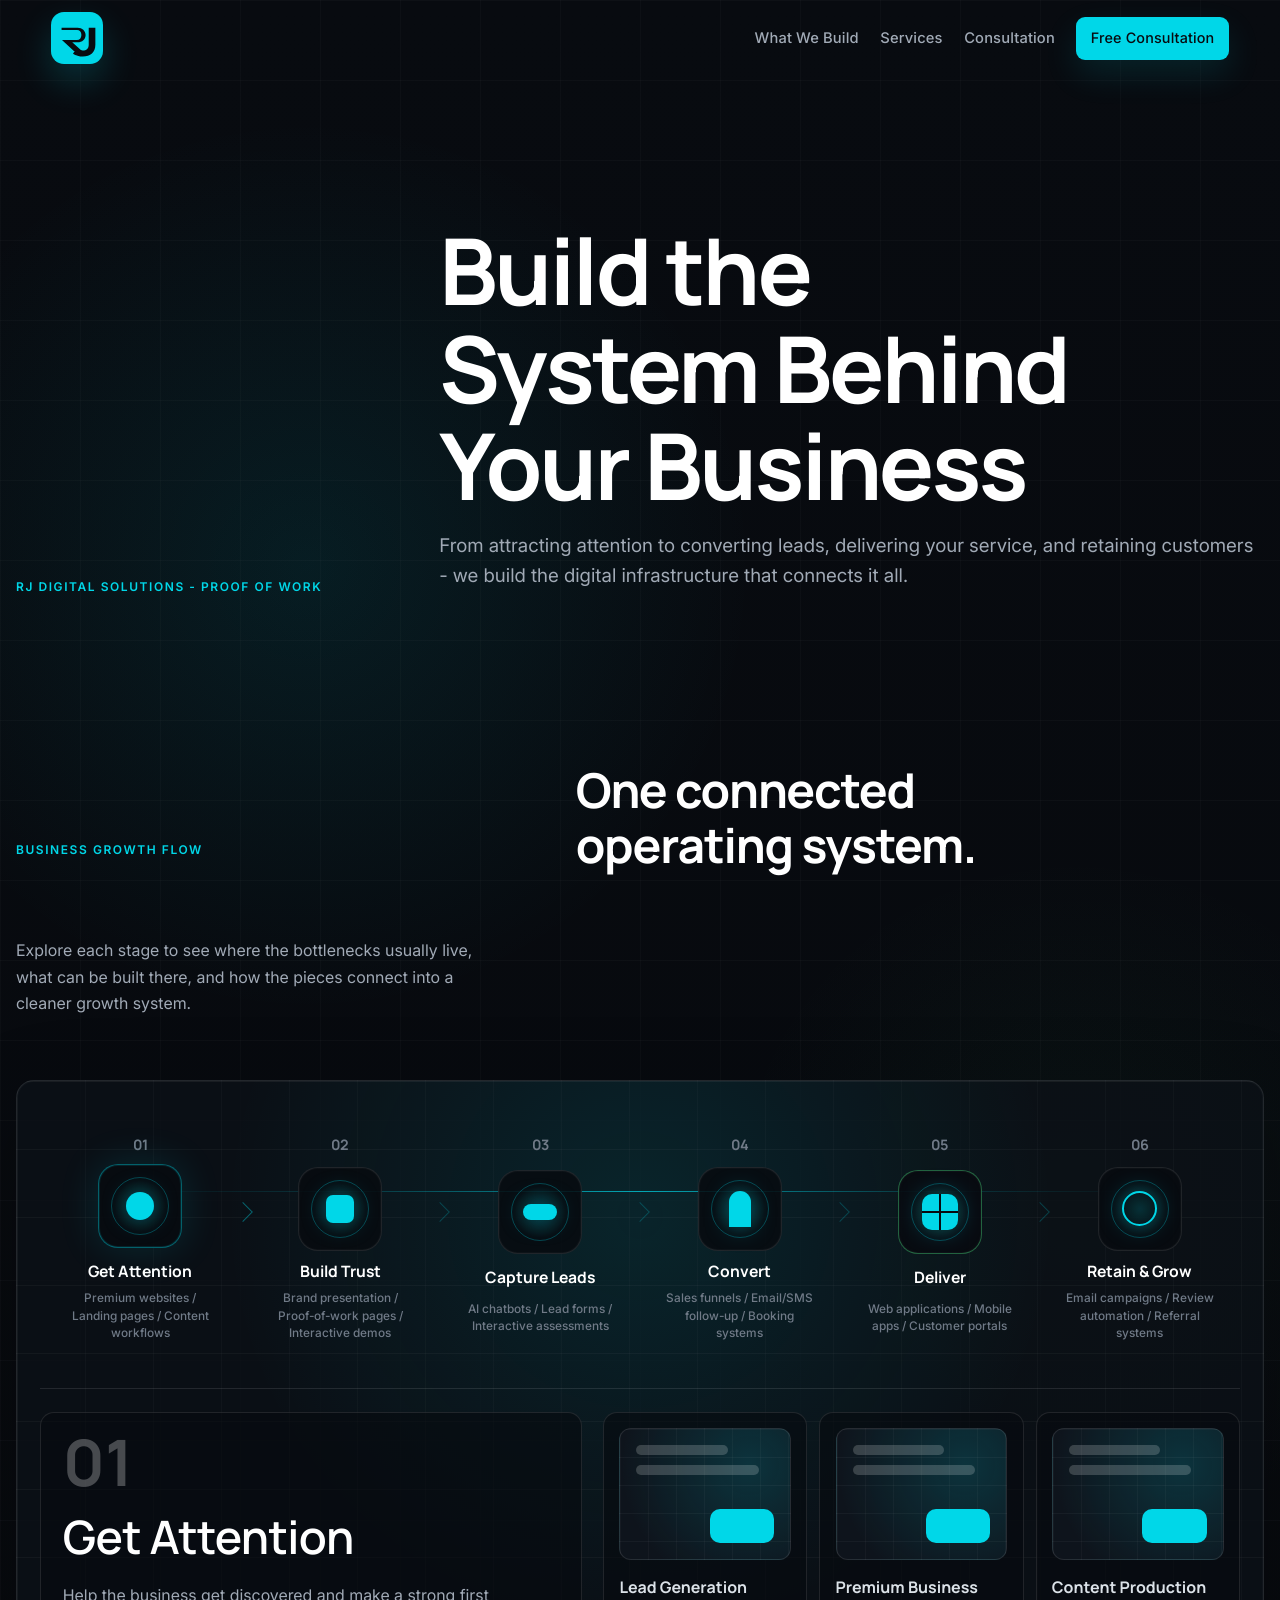
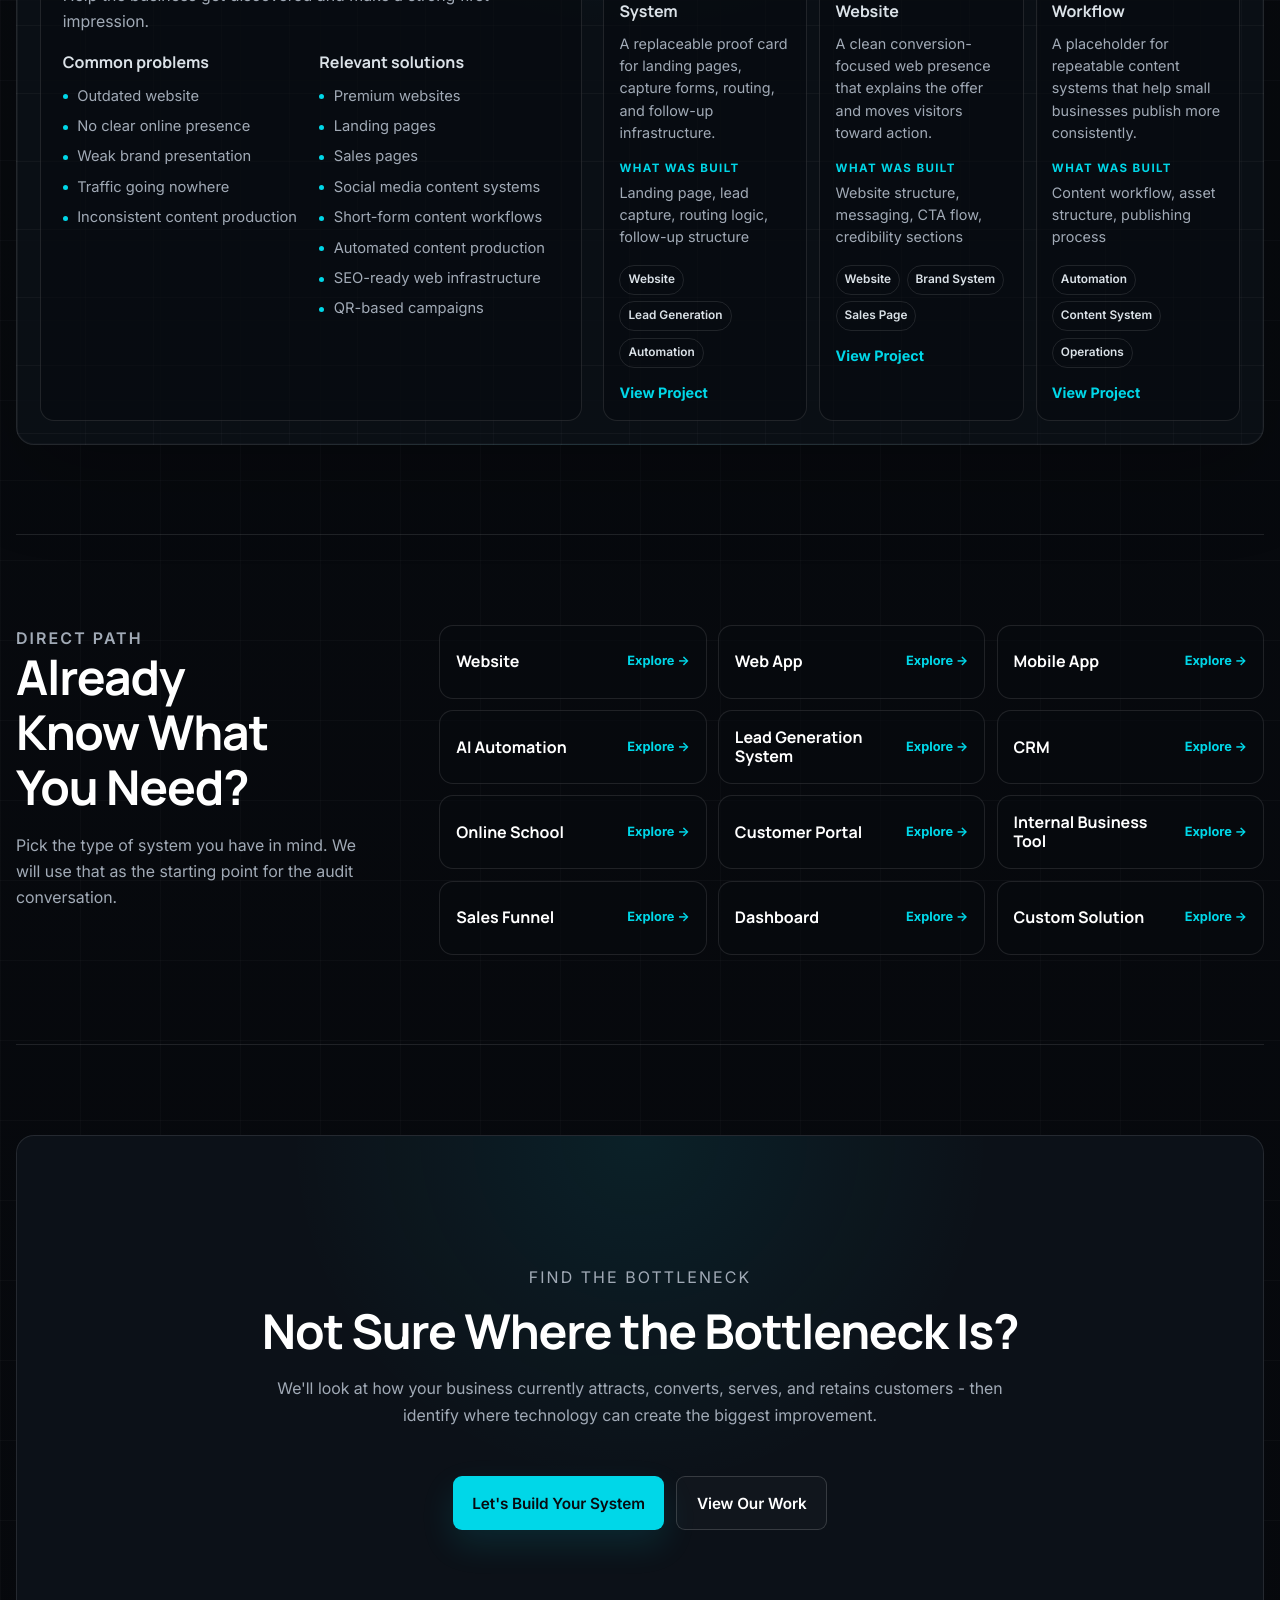
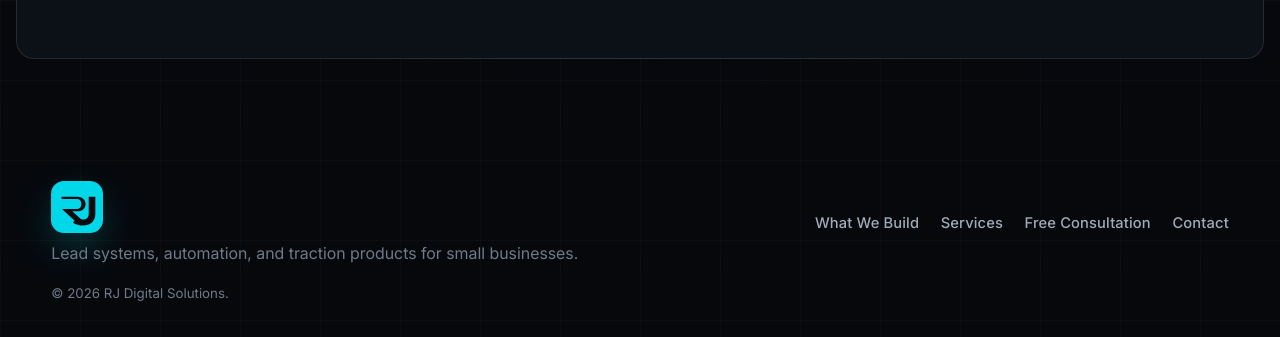
==== what-we-build.html @ 13293a84 "Add interactive proof of work page" ====
<!doctype html>
<html lang="en">
  <head>
    <meta charset="utf-8">
    <meta name="viewport" content="width=device-width, initial-scale=1">
    <title>What We Build | RJ Digital Solutions</title>
    <meta
      name="description"
      content="Explore the complete digital systems RJ Digital Solutions builds across attention, trust, lead capture, conversion, delivery, and retention."
    >
    <link rel="canonical" href="https://github.com/jaretpetras/RJ-Digital-Solutions-Website">
    <meta property="og:title" content="What We Build | RJ Digital Solutions">
    <meta property="og:description" content="A premium proof-of-work page for the full business growth system RJ Digital Solutions can build.">
    <meta property="og:type" content="website">
    <meta name="twitter:card" content="summary">
    <link rel="icon" href="assets/favicon.svg" type="image/svg+xml">
    <link rel="preconnect" href="https://fonts.googleapis.com">
    <link rel="preconnect" href="https://fonts.gstatic.com" crossorigin>
    <link href="https://fonts.googleapis.com/css2?family=Inter:wght@400;500;600&family=Manrope:wght@600;700&display=swap" rel="stylesheet">
    <link rel="stylesheet" href="styles.css">
    <script src="script.js" type="module"></script>
    <script src="proof.js" type="module"></script>
  </head>
  <body class="proof-page">
    <a class="skip-link" href="#main">Skip to content</a>

    <header class="site-header" data-header>
      <a class="brand" href="index.html#top" aria-label="RJ Digital Solutions home">
        <span class="brand-logo-wrap" aria-hidden="true">
          <img class="brand-logo" src="assets/rj-logo-rounded-square.svg" alt="">
        </span>
        <span class="sr-only">RJ Digital Solutions</span>
      </a>

      <button class="menu-toggle" type="button" aria-expanded="false" aria-controls="site-nav" data-menu-toggle>
        <span></span>
        <span></span>
        <span></span>
        <span class="sr-only">Open navigation</span>
      </button>

      <nav class="site-nav" id="site-nav" aria-label="Main navigation" data-nav>
        <a href="what-we-build.html" aria-current="page">What We Build</a>
        <a href="index.html#services">Services</a>
        <a href="index.html#lead-audit">Consultation</a>
        <a class="nav-cta" href="index.html#lead-audit" data-track="cta_click" data-track-label="header-proof">Free Consultation</a>
      </nav>
    </header>

    <main id="main">
      <section class="proof-hero reveal" id="top">
        <p class="eyebrow">RJ Digital Solutions - Proof of Work</p>
        <div>
          <h1>Build the System Behind Your Business</h1>
          <p class="hero-lede">From attracting attention to converting leads, delivering your service, and retaining customers - we build the digital infrastructure that connects it all.</p>
        </div>
      </section>

      <section class="journey-section reveal" aria-labelledby="journey-title">
        <div class="journey-heading">
          <p class="eyebrow">Business growth flow</p>
          <h2 id="journey-title">One connected operating system.</h2>
          <p>Explore each stage to see where the bottlenecks usually live, what can be built there, and how the pieces connect into a cleaner growth system.</p>
        </div>

        <div class="journey-shell">
          <div class="journey-flow" data-journey-flow aria-label="Interactive business growth stages"></div>
          <section class="stage-detail-panel" data-stage-detail aria-live="polite"></section>
        </div>
      </section>

      <section class="need-section reveal" aria-labelledby="need-title">
        <div class="need-copy">
          <p class="eyebrow">Direct path</p>
          <h2 id="need-title">Already Know What You Need?</h2>
          <p>Pick the type of system you have in mind. We will use that as the starting point for the audit conversation.</p>
        </div>
        <div class="solution-picker" data-solution-picker></div>
      </section>

      <section class="final-cta proof-final reveal">
        <p class="eyebrow">Find the bottleneck</p>
        <h2>Not Sure Where the Bottleneck Is?</h2>
        <p>We'll look at how your business currently attracts, converts, serves, and retains customers - then identify where technology can create the biggest improvement.</p>
        <div class="hero-actions">
          <a class="button primary" href="index.html#lead-audit" data-track="cta_click" data-track-label="proof-final">Let's Build Your System</a>
          <a class="button secondary" href="#journey-title">View Our Work</a>
        </div>
      </section>
    </main>

    <footer class="site-footer">
      <div>
        <a class="brand" href="index.html#top" aria-label="RJ Digital Solutions home">
          <span class="brand-logo-wrap" aria-hidden="true">
            <img class="brand-logo" src="assets/rj-logo-rounded-square.svg" alt="">
          </span>
          <span class="sr-only">RJ Digital Solutions</span>
        </a>
        <p>Lead systems, automation, and traction products for small businesses.</p>
      </div>
      <nav class="footer-links" aria-label="Footer navigation">
        <a href="what-we-build.html">What We Build</a>
        <a href="index.html#services">Services</a>
        <a href="index.html#lead-audit">Free Consultation</a>
        <a href="mailto:hello@rjdigitalsolutions.com">Contact</a>
      </nav>
      <small>&copy; <span data-year></span> RJ Digital Solutions.</small>
    </footer>
  </body>
</html>
---- styles.css ----
:root {
  color-scheme: dark;
  --bg: #080b10;
  --bg-2: #0c1118;
  --surface: #111821;
  --surface-2: #0e141c;
  --text: #ffffff;
  --soft-text: #dbe2e8;
  --muted: #a1aab6;
  --dim: #707a87;
  --line: rgba(255, 255, 255, 0.1);
  --line-strong: rgba(255, 255, 255, 0.16);
  --cyan: #00d7e8;
  --cyan-hover: #22e4f2;
  --cyan-soft: rgba(0, 215, 232, 0.1);
  --cyan-line: rgba(0, 215, 232, 0.42);
  --success: #4ade80;
  --error: #ff8a8a;
  --max: 1320px;
  --pad: clamp(1rem, 4vw, 4rem);
  --font-body: "Inter", sans-serif;
  --font-display: "Manrope", sans-serif;
  --tracking-tight: -0.03em;
  --tracking-subtle: -0.015em;
  --tracking-label: 0.13em;
  --hero-size: clamp(4rem, 5.4vw, 4.5rem);
  --section-title-size: clamp(2.5rem, 3.8vw, 3rem);
  --card-title-size: clamp(1.25rem, 1.65vw, 1.5rem);
  --body-size: clamp(1rem, 1.2vw, 1.125rem);
  --caption-size: clamp(0.75rem, 0.9vw, 0.875rem);
}

* {
  box-sizing: border-box;
}

html {
  scroll-behavior: smooth;
}

body {
  min-width: 320px;
  margin: 0;
  overflow-x: hidden;
  background:
    linear-gradient(rgba(255, 255, 255, 0.022) 1px, transparent 1px),
    linear-gradient(90deg, rgba(255, 255, 255, 0.018) 1px, transparent 1px),
    radial-gradient(circle at 78% 10%, rgba(0, 215, 232, 0.075), transparent 32rem),
    linear-gradient(180deg, var(--bg) 0%, #06080c 100%);
  background-size: 80px 80px, 80px 80px, auto, auto;
  color: var(--text);
  font-family: var(--font-body);
  line-height: 1.5;
  text-rendering: geometricPrecision;
}

main {
  display: grid;
  gap: 0;
}

body.menu-open {
  overflow: hidden;
}

a {
  color: inherit;
}

button,
input,
textarea {
  font: inherit;
}

img {
  max-width: 100%;
}

.sr-only {
  position: absolute;
  width: 1px;
  height: 1px;
  overflow: hidden;
  clip: rect(0, 0, 0, 0);
  white-space: nowrap;
}

.skip-link {
  position: absolute;
  left: 1rem;
  top: -4rem;
  z-index: 40;
  border-radius: 8px;
  background: var(--cyan);
  color: var(--bg);
  padding: 0.75rem 1rem;
  font-weight: 600;
}

.skip-link:focus {
  top: 1rem;
}

:focus-visible {
  outline: 2px solid var(--cyan);
  outline-offset: 4px;
}

.site-header {
  position: sticky;
  top: 0;
  z-index: 30;
  display: flex;
  align-items: center;
  justify-content: space-between;
  gap: 1.25rem;
  min-height: 72px;
  padding: 0.78rem var(--pad);
  background: rgba(8, 11, 16, 0);
  border-bottom: 1px solid transparent;
  backdrop-filter: blur(0);
  transition: background 220ms ease, border-color 220ms ease, backdrop-filter 220ms ease;
}

.site-header.scrolled,
.menu-open .site-header {
  background: rgba(8, 11, 16, 0.9);
  border-bottom-color: var(--line);
  backdrop-filter: blur(18px);
}

.brand {
  display: inline-flex;
  align-items: center;
  gap: 0;
  min-height: 44px;
  text-decoration: none;
}

.brand-logo-wrap {
  display: inline-flex;
  align-items: center;
  justify-content: center;
  width: 52px;
  height: 52px;
  border: 1px solid rgba(0, 215, 232, 0.45);
  border-radius: 13px;
  background: var(--cyan);
  box-shadow: 0 16px 36px rgba(0, 215, 232, 0.2);
  padding: 0;
  overflow: hidden;
}

.brand-logo {
  display: block;
  width: 100%;
  height: 100%;
  object-fit: contain;
}

.site-nav,
.footer-links {
  display: flex;
  align-items: center;
  gap: clamp(0.7rem, 1.7vw, 1.35rem);
}

.site-nav a,
.footer-links a {
  color: var(--muted);
  font-family: var(--font-body);
  font-size: 0.92rem;
  font-weight: 500;
  letter-spacing: 0.01em;
  text-decoration: none;
  transition: color 160ms ease, border-color 160ms ease, background 160ms ease;
}

.site-nav a:hover,
.footer-links a:hover {
  color: var(--text);
}

.button,
.nav-cta {
  display: inline-flex;
  align-items: center;
  justify-content: center;
  min-height: 52px;
  border: 0;
  border-radius: 9px;
  padding: 0.9rem 1.22rem;
  font-family: var(--font-body);
  font-size: 0.96rem;
  font-weight: 600;
  letter-spacing: -0.005em;
  text-decoration: none;
  white-space: nowrap;
  cursor: pointer;
  transition: transform 160ms ease, background 160ms ease, border-color 160ms ease, color 160ms ease;
}

.nav-cta {
  min-height: 42px;
  padding: 0.68rem 0.9rem;
  font-size: 0.9rem !important;
}

.button.primary,
.nav-cta {
  background: var(--cyan);
  color: var(--bg) !important;
  box-shadow: 0 14px 34px rgba(0, 215, 232, 0.12);
}

.button.primary:hover,
.nav-cta:hover {
  background: var(--cyan-hover);
}

.button.secondary {
  border: 1px solid var(--line-strong);
  background: rgba(255, 255, 255, 0.025);
  color: var(--text);
}

.button.secondary:hover {
  border-color: rgba(255, 255, 255, 0.28);
  background: rgba(255, 255, 255, 0.06);
}

.button:hover,
.nav-cta:hover {
  transform: translateY(-1px);
}

.menu-toggle {
  display: none;
  position: relative;
  width: 46px;
  height: 46px;
  align-items: center;
  justify-content: center;
  border: 1px solid var(--line);
  border-radius: 9px;
  background: rgba(255, 255, 255, 0.04);
  color: var(--text);
}

.menu-toggle span:not(.sr-only) {
  position: absolute;
  width: 19px;
  height: 2px;
  border-radius: 99px;
  background: currentColor;
  transition: transform 180ms ease, opacity 180ms ease;
}

.menu-toggle span:nth-child(1) {
  transform: translateY(-6px);
}

.menu-toggle span:nth-child(3) {
  transform: translateY(6px);
}

.menu-toggle[aria-expanded="true"] span:nth-child(1) {
  transform: rotate(45deg);
}

.menu-toggle[aria-expanded="true"] span:nth-child(2) {
  opacity: 0;
}

.menu-toggle[aria-expanded="true"] span:nth-child(3) {
  transform: rotate(-45deg);
}

.hero,
.section,
.solutions,
.final-cta,
.form-section {
  width: min(var(--max), calc(100% - 2rem));
  margin: 0 auto;
}

.hero {
  position: relative;
  display: grid;
  width: 100%;
  max-width: none;
  grid-template-columns: minmax(var(--pad), 1fr) minmax(0, 680px) minmax(var(--pad), 1fr);
  align-items: end;
  min-height: calc(100vh - 72px);
  overflow: hidden;
  padding: clamp(7rem, 13vw, 10rem) 0 clamp(4rem, 9vw, 7rem);
  isolation: isolate;
}

.hero::before,
.hero::after {
  position: absolute;
  inset: 0;
  z-index: 1;
  content: "";
  pointer-events: none;
}

.hero::before {
  background:
    linear-gradient(90deg, rgba(8, 11, 16, 0.08) 0%, rgba(8, 11, 16, 0.42) 42%, rgba(8, 11, 16, 0.88) 72%, rgba(8, 11, 16, 0.96) 100%),
    linear-gradient(180deg, rgba(8, 11, 16, 0.36) 0%, transparent 34%, rgba(8, 11, 16, 0.82) 100%);
}

.hero::after {
  background:
    linear-gradient(rgba(255, 255, 255, 0.025) 1px, transparent 1px),
    linear-gradient(90deg, rgba(255, 255, 255, 0.02) 1px, transparent 1px);
  background-size: 80px 80px;
  mask-image: linear-gradient(90deg, transparent, black 45%, black);
}

.hero-bg {
  position: absolute;
  inset: 0;
  z-index: 0;
  width: 100%;
  height: 100%;
  object-fit: cover;
  object-position: center;
}

.compact-hero {
  min-height: calc(100vh - 72px);
}

.eyebrow {
  margin: 0 0 0.9rem;
  color: var(--cyan);
  font-family: var(--font-body);
  font-size: clamp(0.75rem, 0.88vw, 0.82rem);
  font-weight: 600;
  letter-spacing: var(--tracking-label);
  text-transform: uppercase;
}

h1,
h2,
h3,
p {
  margin-top: 0;
}

h1,
h2,
h3 {
  color: var(--text);
  font-family: var(--font-display);
}

h1 {
  max-width: 720px;
  margin-bottom: 1.25rem;
  font-size: var(--hero-size);
  font-weight: 700;
  letter-spacing: var(--tracking-tight);
  line-height: 1.06;
  text-wrap: balance;
}

h2 {
  margin-bottom: 1rem;
  font-size: var(--section-title-size);
  font-weight: 700;
  letter-spacing: -0.025em;
  line-height: 1.14;
  text-wrap: balance;
}

h3 {
  margin-bottom: 0.42rem;
  font-size: var(--card-title-size);
  font-weight: 600;
  letter-spacing: var(--tracking-subtle);
  line-height: 1.25;
  text-wrap: balance;
}

.hero-lede,
.section-lede,
.solution-copy p,
.final-cta p,
.form-intro p {
  color: var(--muted);
  font-family: var(--font-body);
  font-size: var(--body-size);
  font-weight: 400;
  line-height: 1.66;
}

.hero-lede {
  max-width: 660px;
  font-size: clamp(1.18rem, 1.45vw, 1.3rem);
  line-height: 1.6;
}

.hero-actions {
  display: flex;
  flex-wrap: wrap;
  gap: 0.75rem;
  margin-top: 2rem;
}

.hero-copy {
  position: relative;
  z-index: 2;
  grid-column: 2;
  justify-self: end;
  max-width: 680px;
  padding: 0 var(--pad) 0 0;
}

.hero-copy h1 {
  text-shadow: 0 18px 60px rgba(0, 0, 0, 0.62);
}

.hero-visual {
  position: relative;
  min-height: clamp(430px, 43vw, 590px);
  overflow: hidden;
  border-radius: 16px;
  isolation: isolate;
}

.hero-visual::before,
.hero-visual::after {
  position: absolute;
  inset: 0;
  z-index: 2;
  content: "";
  pointer-events: none;
}

.hero-visual::before {
  border: 1px solid var(--line);
  border-radius: inherit;
  background:
    radial-gradient(circle at 70% 45%, rgba(0, 215, 232, 0.1), transparent 20rem),
    linear-gradient(90deg, rgba(8, 11, 16, 0.5), transparent 22%),
    linear-gradient(180deg, transparent 74%, rgba(8, 11, 16, 0.55));
}

.hero-visual::after {
  box-shadow: inset 0 0 0 1px rgba(255, 255, 255, 0.045), inset 0 0 80px rgba(0, 0, 0, 0.42);
  border-radius: inherit;
}

.hero-visual img {
  display: block;
  width: 100%;
  height: 100%;
  min-height: inherit;
  object-fit: cover;
  object-position: center right;
  transform: scale(1.025);
}

.hero-grid {
  position: absolute;
  inset: 0;
  z-index: 1;
  background:
    linear-gradient(rgba(255, 255, 255, 0.035) 1px, transparent 1px),
    linear-gradient(90deg, rgba(255, 255, 255, 0.028) 1px, transparent 1px);
  background-size: 56px 56px;
  mask-image: radial-gradient(circle at 58% 50%, black, transparent 70%);
  pointer-events: none;
}

.system-status {
  position: absolute;
  right: 1rem;
  bottom: 1rem;
  z-index: 3;
  display: inline-flex;
  align-items: center;
  gap: 0.55rem;
  border: 1px solid var(--line-strong);
  border-radius: 999px;
  background: rgba(8, 11, 16, 0.72);
  color: var(--soft-text);
  font-family: var(--font-body);
  font-size: var(--caption-size);
  font-weight: 500;
  padding: 0.62rem 0.78rem;
  backdrop-filter: blur(12px);
}

.system-status span {
  width: 8px;
  height: 8px;
  border-radius: 999px;
  background: var(--success);
  box-shadow: 0 0 16px rgba(74, 222, 128, 0.55);
}

.capability-strip {
  display: grid;
  grid-template-columns: repeat(5, minmax(0, 1fr));
  border-top: 1px solid var(--line);
  border-bottom: 1px solid var(--line);
}

.capability-strip span {
  position: relative;
  display: flex;
  align-items: center;
  gap: 0.72rem;
  min-height: 74px;
  border-right: 1px solid var(--line);
  color: var(--muted);
  font-family: var(--font-body);
  font-size: clamp(0.78rem, 1vw, 0.86rem);
  font-weight: 500;
  letter-spacing: 0.04em;
  padding: 0 1rem;
  text-transform: uppercase;
}

.capability-strip svg {
  flex: 0 0 auto;
  width: 20px;
  height: 20px;
  color: var(--cyan);
  fill: none;
  stroke: currentColor;
  stroke-linecap: round;
  stroke-linejoin: round;
  stroke-width: 1.8;
}

.capability-strip span:last-child {
  border-right: 0;
}

.section,
.final-cta,
.form-section {
  border-bottom: 1px solid var(--line);
  padding: clamp(4.5rem, 9vw, 7.5rem) 0;
}

.who-section,
.service-menu {
  width: 100%;
  max-width: none;
  background: linear-gradient(180deg, rgba(17, 24, 33, 0.58), rgba(8, 11, 16, 0.2));
  padding-left: max(1rem, calc((100vw - var(--max)) / 2));
  padding-right: max(1rem, calc((100vw - var(--max)) / 2));
}

.offer-section {
  background: rgba(255, 255, 255, 0.015);
}

.offer-section,
.who-section,
.timeline-section,
.why-section,
.form-section {
  display: grid;
  grid-template-columns: minmax(0, 0.84fr) minmax(0, 1.16fr);
  gap: clamp(2.5rem, 7vw, 6rem);
  align-items: start;
}

.section-kicker {
  position: sticky;
  top: 110px;
}

.offer-section .section-kicker {
  align-self: center;
}

.section-kicker .eyebrow,
.service-menu-heading .eyebrow {
  margin-bottom: 1.2rem;
  font-size: clamp(0.86rem, 1vw, 0.98rem);
  letter-spacing: var(--tracking-label);
}

.section-kicker h2,
.service-menu-heading h2 {
  font-size: clamp(4.5rem, 8vw, 7rem);
  letter-spacing: -0.055em;
  line-height: 0.92;
}

.who-section .section-kicker h2 {
  max-width: 560px;
}

.section-lede {
  max-width: 560px;
}

.who-content {
  display: grid;
  gap: clamp(1.6rem, 3vw, 2.4rem);
}

.business-gallery {
  display: grid;
  grid-template-columns: repeat(3, minmax(0, 1fr));
  gap: 0.8rem;
}

.business-gallery figure {
  position: relative;
  min-height: clamp(250px, 22vw, 330px);
  overflow: hidden;
  border: 1px solid var(--line);
  border-radius: 12px;
  margin: 0;
  background: var(--surface);
  transition: border-color 160ms ease, transform 160ms ease;
}

.business-gallery figure:hover {
  z-index: 2;
  border-color: var(--line-strong);
  transform: translateY(-2px);
}

.business-gallery figure::after {
  position: absolute;
  inset: 0;
  background: linear-gradient(180deg, transparent 38%, rgba(8, 11, 16, 0.82));
  content: "";
}

.business-gallery img {
  display: block;
  width: 100%;
  height: 100%;
  min-height: inherit;
  object-fit: cover;
  filter: saturate(0.9) contrast(1.05);
  transition: transform 220ms ease, filter 220ms ease;
}

.business-gallery figure:hover img {
  filter: saturate(1) contrast(1.08);
  transform: scale(1.025);
}

.business-gallery figcaption {
  position: absolute;
  left: clamp(1rem, 2vw, 1.35rem);
  right: clamp(1rem, 2vw, 1.35rem);
  bottom: clamp(1rem, 2vw, 1.35rem);
  z-index: 1;
  color: var(--text);
  font-family: var(--font-display);
  font-size: var(--card-title-size);
  font-weight: 600;
  letter-spacing: var(--tracking-subtle);
  line-height: 1.25;
}

.offer-list {
  display: grid;
}

.photo-panel-grid {
  display: grid;
  grid-template-columns: 1.15fr 0.85fr;
  grid-template-rows: repeat(2, minmax(190px, 1fr));
  gap: 0.8rem;
}

.what-do-grid {
  align-items: stretch;
}

.photo-panel-grid article {
  position: relative;
  min-height: clamp(220px, 22vw, 320px);
  overflow: hidden;
  border: 1px solid var(--line-strong);
  border-radius: 12px;
  background: var(--surface);
}

.what-do-grid article:nth-child(1) {
  grid-row: span 2;
  min-height: clamp(380px, 35vw, 520px);
}

.what-do-grid article:nth-child(2) {
  min-height: auto;
}

.what-do-grid article:nth-child(3) {
  min-height: auto;
}

.photo-panel-grid article::after {
  position: absolute;
  inset: 0;
  background: linear-gradient(180deg, transparent 36%, rgba(0, 0, 0, 0.76));
  content: "";
}

.photo-panel-grid img,
.category-grid article > img {
  display: block;
  width: 100%;
  height: 100%;
  object-fit: cover;
  filter: saturate(0.92) contrast(1.04);
  transition: transform 220ms ease, filter 220ms ease;
}

.photo-panel-grid article:hover img,
.category-grid article:hover > img {
  filter: saturate(1) contrast(1.08);
  transform: scale(1.025);
}

.photo-panel-grid h3 {
  position: absolute;
  left: clamp(1rem, 2vw, 1.35rem);
  right: clamp(1rem, 2vw, 1.35rem);
  bottom: clamp(1rem, 2vw, 1.35rem);
  z-index: 1;
  max-width: 300px;
  margin: 0;
  font-size: var(--card-title-size);
  line-height: 1.25;
}

.what-do-grid h3 {
  font-size: clamp(1.35rem, 1.9vw, 1.75rem);
}

.offer-list article {
  display: grid;
  grid-template-columns: 92px 1fr;
  gap: clamp(1rem, 2vw, 1.75rem);
  border-top: 1px solid var(--line);
  padding: 1.55rem 0;
  transition: border-color 180ms ease, transform 180ms ease;
}

.offer-list article:last-child {
  border-bottom: 1px solid var(--line);
}

.offer-list article:hover {
  border-top-color: var(--line-strong);
  transform: translateX(4px);
}

.offer-list span,
.solution-number,
.timeline > li > span {
  color: rgba(255, 255, 255, 0.28);
  font-family: var(--font-display);
  font-size: clamp(2.25rem, 4vw, 4rem);
  font-weight: 700;
  letter-spacing: var(--tracking-tight);
  line-height: 1;
}

.offer-list p,
.timeline p,
.benefit-grid p {
  margin: 0;
  color: var(--muted);
}

.system-showcase {
  text-align: center;
}

.showcase-heading {
  max-width: 820px;
  margin: 0 auto clamp(2rem, 5vw, 4rem);
}

.showcase-heading p:not(.eyebrow) {
  max-width: 680px;
  margin: 0 auto;
  color: var(--muted);
  font-size: var(--body-size);
  line-height: 1.65;
}

.showcase-frame {
  position: relative;
  min-height: clamp(420px, 44vw, 600px);
  overflow: hidden;
  border: 1px solid var(--line-strong);
  border-radius: 16px;
  background:
    linear-gradient(rgba(255, 255, 255, 0.035) 1px, transparent 1px),
    linear-gradient(90deg, rgba(255, 255, 255, 0.026) 1px, transparent 1px),
    radial-gradient(circle at 50% 45%, rgba(0, 215, 232, 0.105), transparent 24rem),
    var(--surface-2);
  background-size: 68px 68px, 68px 68px, auto, auto;
}

.showcase-frame::before,
.showcase-frame::after {
  position: absolute;
  left: 12%;
  right: 12%;
  top: 50%;
  height: 1px;
  background: linear-gradient(90deg, transparent, var(--cyan-line), transparent);
  content: "";
}

.showcase-frame::after {
  left: 50%;
  right: auto;
  top: 12%;
  bottom: 12%;
  width: 1px;
  height: auto;
}

.system-node,
.system-core {
  position: absolute;
  z-index: 2;
  border: 1px solid var(--line);
  border-radius: 14px;
  background: rgba(17, 24, 33, 0.76);
  backdrop-filter: blur(12px);
}

.system-node {
  display: grid;
  gap: 0.35rem;
  width: min(190px, 30vw);
  padding: 1.05rem;
  text-align: left;
}

.system-node span {
  color: var(--dim);
  font-family: var(--font-body);
  font-size: var(--caption-size);
  font-weight: 500;
}

.system-node strong,
.system-core strong {
  color: var(--soft-text);
  font-family: var(--font-display);
}

.system-node.active {
  border-color: var(--cyan-line);
  box-shadow: inset 0 0 0 1px rgba(0, 215, 232, 0.1);
}

.node-a {
  left: 7%;
  top: 16%;
}

.node-b {
  right: 12%;
  top: 14%;
}

.node-c {
  left: 12%;
  bottom: 15%;
}

.node-d {
  right: 7%;
  bottom: 16%;
}

.system-core {
  left: 50%;
  top: 50%;
  display: grid;
  width: min(360px, calc(100% - 2rem));
  gap: 0.75rem;
  padding: 1.4rem;
  text-align: center;
  transform: translate(-50%, -50%);
}

.system-core span {
  width: 42px;
  height: 42px;
  margin: 0 auto;
  border: 1px solid var(--cyan-line);
  border-radius: 12px;
  background:
    linear-gradient(90deg, transparent 48%, rgba(0, 215, 232, 0.5) 49%, rgba(0, 215, 232, 0.5) 51%, transparent 52%),
    linear-gradient(transparent 48%, rgba(0, 215, 232, 0.5) 49%, rgba(0, 215, 232, 0.5) 51%, transparent 52%),
    var(--cyan-soft);
}

.system-core p {
  margin: 0;
  color: var(--muted);
  font-size: 0.95rem;
}

.stage-sequence {
  display: flex;
  justify-content: center;
  gap: 0;
  margin: 1.2rem 0 0;
  padding: 0;
  list-style: none;
}

.stage-sequence li {
  position: relative;
  display: flex;
  align-items: center;
  color: var(--dim);
  font-family: var(--font-body);
  font-size: var(--caption-size);
  font-weight: 500;
  letter-spacing: 0.08em;
  text-transform: uppercase;
}

.stage-sequence li + li::before {
  width: clamp(1.6rem, 5vw, 4.5rem);
  height: 1px;
  margin: 0 0.8rem;
  background: var(--line-strong);
  content: "";
}

.stage-sequence .active {
  color: var(--cyan);
}

.compare-section,
.objection-section,
.proof-section {
  display: grid;
  grid-template-columns: minmax(0, 0.84fr) minmax(0, 1.16fr);
  gap: clamp(2.5rem, 7vw, 6rem);
  align-items: start;
}

.comparison-grid,
.objection-list {
  display: grid;
  gap: 1rem;
}

.comparison-grid {
  grid-template-columns: repeat(2, minmax(0, 1fr));
}

.comparison-grid article,
.objection-list article,
.proof-placeholder {
  border: 1px solid var(--line);
  border-radius: 16px;
  background: rgba(17, 24, 33, 0.48);
  padding: clamp(1rem, 2vw, 1.35rem);
}

.comparison-grid .with-system {
  border-color: var(--cyan-line);
  background: linear-gradient(180deg, rgba(0, 215, 232, 0.08), rgba(17, 24, 33, 0.48));
}

.comparison-label {
  margin-bottom: 1rem;
  color: var(--cyan);
  font-family: var(--font-body);
  font-size: 0.78rem;
  font-weight: 600;
  letter-spacing: 0.12em;
  text-transform: uppercase;
}

.comparison-grid ol {
  display: grid;
  gap: 0.7rem;
  margin: 0;
  padding: 0;
  list-style: none;
}

.comparison-grid li {
  position: relative;
  color: var(--soft-text);
  font-weight: 700;
  padding-left: 1.35rem;
}

.comparison-grid li::before {
  position: absolute;
  left: 0;
  top: 0.7em;
  width: 0.5rem;
  height: 1px;
  background: var(--line-strong);
  content: "";
}

.comparison-grid .with-system li::before {
  background: var(--cyan);
}

.objection-list article {
  border-width: 1px 0 0;
  border-radius: 0;
  background: transparent;
  padding: 1.25rem 0;
}

.objection-list article:last-child {
  border-bottom: 1px solid var(--line);
}

.objection-list p,
.proof-placeholder p {
  margin: 0;
  color: var(--muted);
}

.proof-section {
  align-items: center;
}

.proof-placeholder {
  border-style: dashed;
}

.proof-placeholder strong {
  display: block;
  margin-bottom: 0.6rem;
  color: var(--soft-text);
  font-family: var(--font-display);
  font-size: var(--card-title-size);
  font-weight: 600;
  letter-spacing: var(--tracking-subtle);
}

.solutions {
  border-bottom: 1px solid var(--line);
}

.service-menu {
  display: grid;
  gap: clamp(2rem, 5vw, 3.5rem);
  padding-bottom: clamp(4.5rem, 9vw, 7.5rem);
}

.service-menu-heading {
  max-width: 860px;
}

.service-menu-heading p:not(.eyebrow) {
  color: var(--muted);
  font-size: var(--body-size);
  line-height: 1.65;
}

.service-grid,
.category-grid {
  display: grid;
  grid-template-columns: repeat(4, minmax(0, 1fr));
  border-top: 1px solid var(--line);
  border-left: 1px solid var(--line);
}

.service-grid article,
.category-grid article {
  position: relative;
  display: grid;
  min-height: 255px;
  align-content: center;
  justify-items: start;
  overflow: visible;
  border-right: 1px solid var(--line);
  border-bottom: 1px solid var(--line);
  background: var(--surface);
  padding: 0;
  transition: background 160ms ease, border-color 160ms ease, transform 160ms ease;
}

.category-grid article::after {
  position: absolute;
  inset: 0;
  background: linear-gradient(180deg, transparent 28%, rgba(8, 11, 16, 0.86));
  content: "";
  pointer-events: none;
}

.service-grid article:hover,
.category-grid article:hover,
.category-grid article:focus-within {
  z-index: 4;
  border-color: var(--line-strong);
  background: rgba(17, 24, 33, 0.58);
  transform: translateY(-2px);
}

.service-grid .featured-service,
.category-grid .featured-service {
  border-color: var(--cyan-line);
  background: linear-gradient(180deg, rgba(0, 215, 232, 0.1), rgba(17, 24, 33, 0.42));
}

.service-grid h3,
.category-grid h3 {
  font-size: var(--card-title-size);
}

.category-grid > article > h3 {
  position: absolute;
  left: clamp(1rem, 2vw, 1.35rem);
  right: clamp(1rem, 2vw, 1.35rem);
  bottom: clamp(1rem, 2vw, 1.35rem);
  z-index: 1;
  margin: 0;
}

.service-grid p,
.category-grid p {
  margin-bottom: 1.4rem;
  color: var(--muted);
}

.service-grid a,
.category-grid a {
  align-self: end;
  justify-self: start;
  color: var(--cyan);
  font-family: var(--font-body);
  font-size: 0.9rem;
  font-weight: 600;
  letter-spacing: -0.005em;
  text-decoration: none;
}

.service-grid a:hover,
.category-grid a:hover {
  color: var(--cyan-hover);
}

.category-grid {
  grid-template-columns: repeat(4, minmax(0, 1fr));
  gap: 0.75rem;
  border: 0;
}

.category-grid article {
  min-height: clamp(360px, 28vw, 430px);
  overflow: hidden;
  border: 1px solid var(--line);
  border-radius: 12px;
}

.category-grid article:nth-child(2n) {
  transform: translateY(1.4rem);
}

.category-grid article:hover,
.category-grid article:focus-within {
  transform: translateY(-2px);
}

.category-grid article:nth-child(2n):hover,
.category-grid article:nth-child(2n):focus-within {
  transform: translateY(1.05rem);
}

.category-details {
  position: absolute;
  left: clamp(1rem, 2vw, 1.35rem);
  right: clamp(1rem, 2vw, 1.35rem);
  bottom: clamp(1rem, 2vw, 1.35rem);
  z-index: 20;
  display: grid;
  gap: 0.75rem;
  border: 1px solid rgba(0, 215, 232, 0.28);
  border-radius: 12px;
  background: #05070b;
  box-shadow: 0 26px 80px rgba(0, 0, 0, 0.78), 0 0 0 1px rgba(255, 255, 255, 0.04);
  opacity: 0;
  padding: 1rem;
  pointer-events: none;
  transform: translateY(10px);
  transition: opacity 160ms ease, transform 160ms ease;
}

.category-grid article:hover .category-details,
.category-grid article:focus-within .category-details {
  opacity: 1;
  pointer-events: auto;
  transform: translateY(0);
}

.category-details > span {
  color: var(--cyan);
  font-family: var(--font-body);
  font-size: 0.78rem;
  font-weight: 600;
  letter-spacing: 0.12em;
  text-transform: uppercase;
}

.category-grid ul {
  display: flex;
  flex-wrap: wrap;
  gap: 0.55rem;
  margin: 0;
  padding: 0;
  list-style: none;
}

.category-grid li {
  border: 1px solid var(--line);
  border-radius: 999px;
  color: var(--soft-text);
  font-size: 0.86rem;
  font-weight: 500;
  padding: 0.42rem 0.62rem;
}

.solution-row {
  display: grid;
  grid-template-columns: minmax(0, 0.82fr) minmax(0, 1.18fr);
  gap: clamp(2.5rem, 7vw, 6rem);
  align-items: center;
  border-top: 1px solid var(--line);
  padding: clamp(4.8rem, 9vw, 7.8rem) 0;
}

.solution-row.reverse {
  grid-template-columns: minmax(0, 1.18fr) minmax(0, 0.82fr);
}

.solution-row.reverse .solution-copy {
  order: 2;
}

.solution-row.reverse .solution-visual {
  order: 1;
}

.solution-copy p {
  max-width: 610px;
}

.solution-copy ul {
  display: grid;
  gap: 0.85rem;
  margin: 1.5rem 0 0;
  padding: 0;
  list-style: none;
}

.solution-copy li {
  display: flex;
  align-items: center;
  gap: 0.7rem;
  color: var(--soft-text);
  font-weight: 700;
}

.solution-copy li::before {
  width: 8px;
  height: 8px;
  border: 1px solid var(--cyan);
  border-radius: 99px;
  background: rgba(0, 215, 232, 0.12);
  content: "";
}

.solution-number {
  display: block;
  margin-bottom: 1.5rem;
}

.solution-visual {
  position: relative;
  min-height: clamp(330px, 34vw, 480px);
  overflow: hidden;
  border: 1px solid var(--line-strong);
  border-radius: 16px;
  background:
    linear-gradient(rgba(255, 255, 255, 0.04) 1px, transparent 1px),
    linear-gradient(90deg, rgba(255, 255, 255, 0.027) 1px, transparent 1px),
    radial-gradient(circle at 70% 32%, rgba(0, 215, 232, 0.09), transparent 18rem),
    var(--surface);
  background-size: 52px 52px, 52px 52px, auto, auto;
}

.visual-window {
  position: absolute;
  left: 8%;
  right: 8%;
  top: 10%;
  display: flex;
  gap: 0.44rem;
  border-bottom: 1px solid var(--line);
  padding: 0 0 0.85rem;
}

.visual-window span {
  width: 8px;
  height: 8px;
  border-radius: 99px;
  background: rgba(255, 255, 255, 0.2);
}

.visual-line,
.visual-button,
.visual-panel {
  position: absolute;
  left: 9%;
  border-radius: 999px;
  background: rgba(255, 255, 255, 0.16);
}

.visual-line {
  top: 34%;
  width: 42%;
  height: 12px;
}

.visual-line.wide {
  top: 27%;
  width: 68%;
  height: 20px;
  background: rgba(255, 255, 255, 0.28);
}

.visual-button {
  top: 46%;
  width: 34%;
  height: 44px;
  border-radius: 10px;
  background: var(--cyan);
}

.visual-panel {
  right: 9%;
  left: auto;
  bottom: 10%;
  width: 40%;
  height: 42%;
  border: 1px solid var(--line);
  border-radius: 14px;
  background: rgba(8, 11, 16, 0.68);
}

.pipeline-visual::before,
.automation-visual::before {
  position: absolute;
  left: 15%;
  right: 15%;
  top: 50%;
  height: 1px;
  background: linear-gradient(90deg, var(--line), var(--cyan-line), var(--line));
  content: "";
}

.pipe-node {
  position: absolute;
  top: 50%;
  width: 76px;
  height: 76px;
  border: 1px solid var(--line-strong);
  border-radius: 18px;
  background: rgba(8, 11, 16, 0.72);
  transform: translateY(-50%);
}

.pipe-node:nth-child(1) {
  left: 12%;
}

.pipe-node:nth-child(2) {
  left: 34%;
}

.pipe-node:nth-child(3) {
  right: 34%;
}

.pipe-node:nth-child(4) {
  right: 12%;
}

.pipe-node.active {
  border-color: var(--cyan-line);
  background: var(--cyan-soft);
}

.pipe-node.success::after {
  position: absolute;
  inset: 24px;
  border-radius: 999px;
  background: var(--success);
  content: "";
}

.message-card {
  position: absolute;
  left: 13%;
  width: 62%;
  height: 76px;
  border: 1px solid var(--line);
  border-radius: 14px;
  background: rgba(8, 11, 16, 0.72);
}

.message-card:nth-child(1) {
  top: 20%;
}

.message-card:nth-child(2) {
  top: 42%;
  left: 25%;
}

.message-card:nth-child(3) {
  top: 64%;
}

.message-card::before,
.message-card::after {
  position: absolute;
  left: 1rem;
  border-radius: 999px;
  background: rgba(255, 255, 255, 0.22);
  content: "";
}

.message-card::before {
  top: 1.1rem;
  width: 44%;
  height: 9px;
}

.message-card::after {
  bottom: 1.1rem;
  width: 68%;
  height: 7px;
}

.message-card.active {
  border-color: var(--cyan-line);
}

.message-card.success {
  border-color: rgba(74, 222, 128, 0.5);
}

.timeline {
  position: relative;
  display: grid;
  gap: clamp(2rem, 5vw, 3.5rem);
  margin: 0;
  padding: 0;
  list-style: none;
}

.timeline::before {
  position: absolute;
  left: 2.15rem;
  top: 0.45rem;
  bottom: 0.45rem;
  width: 1px;
  background: linear-gradient(var(--cyan), var(--line-strong));
  content: "";
}

.timeline li {
  position: relative;
  display: grid;
  grid-template-columns: 82px 1fr;
  gap: 1.5rem;
}

.timeline > li > span {
  position: relative;
  z-index: 1;
  display: grid;
  width: 68px;
  height: 68px;
  place-items: center;
  border: 1px solid var(--line-strong);
  border-radius: 14px;
  background: var(--bg);
  font-size: 1.2rem;
}

.timeline li:first-child > span {
  border-color: var(--cyan-line);
  color: var(--cyan);
}

.why-section {
  align-items: center;
}

.benefit-grid {
  display: grid;
  grid-template-columns: repeat(2, minmax(0, 1fr));
  border: 1px solid var(--line);
  border-radius: 16px;
  overflow: hidden;
  background: rgba(17, 24, 33, 0.46);
}

.benefit-grid article {
  min-height: 150px;
  border-right: 1px solid var(--line);
  border-bottom: 1px solid var(--line);
  padding: 1.25rem;
}

.benefit-grid article:nth-child(2n) {
  border-right: 0;
}

.benefit-grid article:nth-last-child(-n + 1) {
  grid-column: 1 / -1;
  border-bottom: 0;
}

.final-cta {
  position: relative;
  overflow: hidden;
  border: 1px solid var(--line);
  border-radius: 18px;
  background:
    radial-gradient(circle at 50% 0%, rgba(0, 215, 232, 0.08), transparent 22rem),
    var(--bg-2);
  padding: clamp(5rem, 10vw, 8rem) clamp(1rem, 4vw, 4rem);
  text-align: center;
}

.final-cta h2,
.final-cta p {
  max-width: 780px;
  margin-left: auto;
  margin-right: auto;
}

.final-cta .button {
  margin-top: 1rem;
}

.audit-form {
  display: grid;
  grid-template-columns: repeat(2, minmax(0, 1fr));
  gap: 1rem;
  border: 1px solid var(--line-strong);
  border-radius: 16px;
  background: rgba(17, 24, 33, 0.58);
  padding: clamp(1rem, 3vw, 1.5rem);
}

.form-toggle {
  margin-top: 1.25rem;
}

.form-panel {
  align-self: start;
}

.form-panel[hidden] {
  display: none;
}

.field {
  display: grid;
  gap: 0.42rem;
}

.field.full,
.form-status,
.submit-button {
  grid-column: 1 / -1;
}

label {
  color: var(--soft-text);
  font-size: 0.88rem;
  font-weight: 600;
}

input,
textarea {
  width: 100%;
  border: 1px solid var(--line);
  border-radius: 10px;
  background: rgba(8, 11, 16, 0.78);
  color: var(--text);
  font-family: var(--font-body);
  font-weight: 400;
  font-size: 1rem;
  min-height: 52px;
  padding: 0.88rem 0.95rem;
  transition: border-color 160ms ease, background 160ms ease, box-shadow 160ms ease;
}

textarea {
  min-height: 128px;
  resize: vertical;
}

input:focus,
textarea:focus {
  border-color: var(--cyan-line);
  background: rgba(8, 11, 16, 0.92);
  box-shadow: 0 0 0 4px rgba(0, 215, 232, 0.08);
  outline: 0;
}

input::placeholder {
  color: #64717b;
}

.field-error {
  min-height: 1.15em;
  margin: 0;
  color: var(--error);
  font-size: 0.8rem;
  font-weight: 500;
}

.field.invalid input,
.field.invalid textarea {
  border-color: var(--error);
}

.form-status {
  min-height: 1.45rem;
  color: var(--muted);
}

.form-status.success {
  color: var(--success);
}

.form-status.error {
  color: var(--error);
}

.submit-button[disabled] {
  cursor: progress;
  opacity: 0.72;
}

.honeypot {
  position: absolute;
  left: -100vw;
  width: 1px;
  height: 1px;
  overflow: hidden;
}

.site-footer {
  display: grid;
  grid-template-columns: 1fr auto;
  gap: 1.25rem 2rem;
  align-items: center;
  padding: 2rem var(--pad);
}

.site-footer .brand {
  margin-bottom: 0.5rem;
}

.site-footer p,
.site-footer small {
  margin: 0;
  color: var(--dim);
}

.site-footer small {
  grid-column: 1 / -1;
}

.proof-page {
  background:
    linear-gradient(rgba(255, 255, 255, 0.022) 1px, transparent 1px),
    linear-gradient(90deg, rgba(255, 255, 255, 0.018) 1px, transparent 1px),
    radial-gradient(circle at 24% 16%, rgba(0, 215, 232, 0.09), transparent 28rem),
    radial-gradient(circle at 84% 34%, rgba(74, 222, 128, 0.045), transparent 22rem),
    linear-gradient(180deg, var(--bg) 0%, #06080c 100%);
  background-size: 80px 80px, 80px 80px, auto, auto, auto;
}

.proof-hero,
.journey-section,
.need-section {
  width: min(var(--max), calc(100% - 2rem));
  margin: 0 auto;
}

.proof-hero {
  display: grid;
  grid-template-columns: minmax(0, 0.42fr) minmax(0, 1fr);
  gap: clamp(2rem, 6vw, 5rem);
  align-items: end;
  min-height: 48vh;
  padding: clamp(6rem, 12vw, 9rem) 0 clamp(2.4rem, 5vw, 4rem);
}

.proof-hero h1 {
  max-width: 960px;
  margin-bottom: 1rem;
  font-size: clamp(3.1rem, 7.2vw, 6.6rem);
}

.proof-hero .hero-lede {
  max-width: 850px;
}

.journey-section,
.need-section {
  border-bottom: 1px solid var(--line);
  padding: clamp(3.5rem, 7vw, 6.5rem) 0;
}

.journey-heading {
  display: grid;
  grid-template-columns: minmax(0, 0.72fr) minmax(0, 1fr);
  gap: clamp(1.5rem, 5vw, 4rem);
  align-items: end;
  margin-bottom: clamp(2rem, 5vw, 4rem);
}

.journey-heading h2 {
  max-width: 620px;
  margin-bottom: 0;
}

.journey-heading p:not(.eyebrow),
.need-copy p {
  max-width: 680px;
  margin: 0;
  color: var(--muted);
  font-size: var(--body-size);
  line-height: 1.65;
}

.journey-shell {
  position: relative;
  border: 1px solid var(--line);
  border-radius: 18px;
  background:
    linear-gradient(rgba(255, 255, 255, 0.035) 1px, transparent 1px),
    linear-gradient(90deg, rgba(255, 255, 255, 0.024) 1px, transparent 1px),
    radial-gradient(circle at 50% 14%, rgba(0, 215, 232, 0.105), transparent 26rem),
    rgba(12, 17, 24, 0.78);
  background-size: 68px 68px, 68px 68px, auto, auto;
  box-shadow: inset 0 0 0 1px rgba(255, 255, 255, 0.025), 0 28px 90px rgba(0, 0, 0, 0.22);
  padding: clamp(1rem, 3vw, 1.45rem);
}

.journey-flow {
  position: relative;
  display: grid;
  grid-template-columns: repeat(6, minmax(0, 1fr));
  gap: 0;
  padding: clamp(1rem, 3vw, 1.35rem) 0 clamp(1.6rem, 4vw, 2.4rem);
}

.journey-flow::before {
  position: absolute;
  left: 7%;
  right: 7%;
  top: clamp(4rem, 7.7vw, 5.4rem);
  height: 1px;
  background: linear-gradient(90deg, transparent, rgba(0, 215, 232, 0.2), rgba(0, 215, 232, 0.72), rgba(0, 215, 232, 0.2), transparent);
  content: "";
}

.journey-stage {
  position: relative;
  display: grid;
  justify-items: center;
  gap: 0.68rem;
  min-width: 0;
  border: 0;
  background: transparent;
  color: var(--text);
  padding: 0.5rem;
  text-align: center;
  cursor: pointer;
}

.journey-stage::after {
  position: absolute;
  right: -7px;
  top: clamp(3.55rem, 7vw, 4.95rem);
  z-index: 2;
  width: 13px;
  height: 13px;
  border-top: 1px solid var(--cyan-line);
  border-right: 1px solid var(--cyan-line);
  opacity: 0.55;
  transform: rotate(45deg);
  transition: opacity 180ms ease, transform 180ms ease;
  content: "";
}

.journey-stage:last-child::after {
  display: none;
}

.journey-stage.active::after,
.journey-stage:hover::after,
.journey-stage:focus-visible::after {
  opacity: 1;
  transform: translateX(3px) rotate(45deg);
}

.stage-index {
  color: var(--dim);
  font-family: var(--font-display);
  font-size: 0.9rem;
  font-weight: 700;
}

.stage-orbit {
  position: relative;
  z-index: 1;
  display: grid;
  width: clamp(62px, 7vw, 84px);
  height: clamp(62px, 7vw, 84px);
  place-items: center;
  border: 1px solid var(--line);
  border-radius: 20px;
  background:
    radial-gradient(circle at 50% 50%, rgba(0, 215, 232, 0.18), transparent 44%),
    rgba(8, 11, 16, 0.86);
  box-shadow: inset 0 0 0 1px rgba(255, 255, 255, 0.025);
  transition: border-color 180ms ease, box-shadow 180ms ease, transform 180ms ease;
}

.stage-orbit::before,
.stage-orbit::after {
  position: absolute;
  border-radius: 999px;
  content: "";
}

.stage-orbit::before {
  width: 34%;
  height: 34%;
  background: var(--cyan);
  box-shadow: 0 0 24px rgba(0, 215, 232, 0.34);
}

.stage-orbit::after {
  inset: 12px;
  border: 1px solid rgba(0, 215, 232, 0.28);
}

.stage-orbit.trust::before {
  border-radius: 7px;
}

.stage-orbit.capture::before {
  width: 42%;
  height: 20%;
  border-radius: 999px;
}

.stage-orbit.convert::before {
  width: 26%;
  height: 44%;
  border-radius: 999px 999px 7px 7px;
}

.stage-orbit.deliver::before {
  width: 44%;
  height: 44%;
  border-radius: 10px;
  background:
    linear-gradient(90deg, transparent 46%, #080b10 47%, #080b10 53%, transparent 54%),
    linear-gradient(transparent 46%, #080b10 47%, #080b10 53%, transparent 54%),
    var(--cyan);
}

.stage-orbit.retain::before {
  width: 38%;
  height: 38%;
  border: 2px solid var(--cyan);
  background: transparent;
}

.journey-stage strong {
  max-width: 118px;
  font-family: var(--font-display);
  font-size: clamp(0.98rem, 1.2vw, 1.1rem);
  font-weight: 700;
  line-height: 1.15;
}

.journey-stage small {
  min-height: 3.2em;
  max-width: 150px;
  color: var(--dim);
  font-size: 0.74rem;
  font-weight: 500;
  line-height: 1.45;
}

.journey-stage.active .stage-orbit,
.journey-stage:hover .stage-orbit,
.journey-stage:focus-visible .stage-orbit {
  border-color: var(--cyan-line);
  box-shadow: 0 0 40px rgba(0, 215, 232, 0.14), inset 0 0 0 1px rgba(0, 215, 232, 0.12);
  transform: translateY(-3px);
}

.journey-stage.featured .stage-orbit {
  border-color: rgba(74, 222, 128, 0.42);
  background:
    radial-gradient(circle at 50% 50%, rgba(74, 222, 128, 0.15), transparent 44%),
    rgba(8, 11, 16, 0.88);
}

.stage-tooltip {
  position: absolute;
  left: 50%;
  top: 100%;
  z-index: 8;
  display: grid;
  min-width: 230px;
  gap: 0.5rem;
  border: 1px solid rgba(0, 215, 232, 0.28);
  border-radius: 12px;
  background: #05070b;
  box-shadow: 0 26px 80px rgba(0, 0, 0, 0.72);
  opacity: 0;
  padding: 0.95rem;
  pointer-events: none;
  text-align: left;
  transform: translate(-50%, 10px);
  transition: opacity 160ms ease, transform 160ms ease;
}

.stage-tooltip b {
  color: var(--cyan);
  font-size: 0.76rem;
  letter-spacing: 0.12em;
  text-transform: uppercase;
}

.stage-tooltip span {
  color: var(--soft-text);
  font-size: 0.88rem;
}

.stage-tooltip em {
  color: var(--cyan);
  font-size: 0.88rem;
  font-style: normal;
  font-weight: 700;
}

.journey-stage:hover .stage-tooltip,
.journey-stage:focus-visible .stage-tooltip {
  opacity: 1;
  transform: translate(-50%, 0);
}

.stage-detail-panel {
  display: grid;
  grid-template-columns: minmax(0, 0.92fr) minmax(0, 1.08fr);
  gap: clamp(1rem, 3vw, 1.3rem);
  border-top: 1px solid var(--line);
  padding-top: clamp(1rem, 3vw, 1.4rem);
}

.stage-detail-copy,
.project-card,
.solution-picker a {
  border: 1px solid var(--line);
  border-radius: 14px;
  background: rgba(8, 11, 16, 0.62);
}

.stage-detail-copy {
  display: grid;
  align-content: start;
  gap: 1rem;
  padding: clamp(1rem, 3vw, 1.35rem);
}

.stage-number {
  color: rgba(255, 255, 255, 0.26);
  font-family: var(--font-display);
  font-size: clamp(2.6rem, 5vw, 4.4rem);
  font-weight: 700;
  line-height: 0.9;
}

.stage-detail-copy h3 {
  margin: 0;
  font-size: clamp(2rem, 3.6vw, 3.2rem);
}

.stage-detail-copy p {
  max-width: 680px;
  margin: 0;
  color: var(--muted);
  font-size: var(--body-size);
  line-height: 1.65;
}

.stage-detail-copy strong {
  display: block;
  border-left: 2px solid rgba(74, 222, 128, 0.72);
  color: var(--soft-text);
  font-family: var(--font-display);
  font-size: clamp(1rem, 1.5vw, 1.2rem);
  padding-left: 0.9rem;
}

.detail-columns {
  display: grid;
  grid-template-columns: repeat(2, minmax(0, 1fr));
  gap: 1rem;
}

.detail-columns h4,
.project-card h4 {
  margin: 0 0 0.65rem;
  color: var(--soft-text);
  font-family: var(--font-display);
  font-size: 1rem;
}

.detail-columns ul {
  display: grid;
  gap: 0.52rem;
  margin: 0;
  padding: 0;
  list-style: none;
}

.detail-columns li {
  position: relative;
  color: var(--muted);
  font-size: 0.92rem;
  padding-left: 0.9rem;
}

.detail-columns li::before {
  position: absolute;
  left: 0;
  top: 0.65em;
  width: 5px;
  height: 5px;
  border-radius: 99px;
  background: var(--cyan);
  content: "";
}

.proof-card-grid {
  display: grid;
  grid-template-columns: repeat(3, minmax(0, 1fr));
  gap: 0.75rem;
}

.project-card {
  display: grid;
  align-content: start;
  gap: 0.95rem;
  min-height: 100%;
  padding: 0.95rem;
  transition: border-color 180ms ease, transform 180ms ease, background 180ms ease;
}

.project-card:hover,
.project-card:focus-within {
  border-color: var(--line-strong);
  background: rgba(17, 24, 33, 0.72);
  transform: translateY(-2px);
}

.project-visual {
  position: relative;
  min-height: 132px;
  overflow: hidden;
  border: 1px solid var(--line);
  border-radius: 12px;
  background:
    linear-gradient(rgba(255, 255, 255, 0.04) 1px, transparent 1px),
    linear-gradient(90deg, rgba(255, 255, 255, 0.03) 1px, transparent 1px),
    radial-gradient(circle at 76% 28%, rgba(0, 215, 232, 0.16), transparent 8rem),
    var(--surface-2);
  background-size: 28px 28px, 28px 28px, auto, auto;
}

.project-visual span {
  position: absolute;
  left: 1rem;
  right: 1rem;
  height: 10px;
  border-radius: 999px;
  background: rgba(255, 255, 255, 0.18);
}

.project-visual span:nth-child(1) {
  top: 1rem;
  width: 54%;
}

.project-visual span:nth-child(2) {
  top: 2.25rem;
  width: 72%;
}

.project-visual span:nth-child(3) {
  left: auto;
  right: 1rem;
  bottom: 1rem;
  width: 38%;
  height: 34px;
  border-radius: 10px;
  background: var(--cyan);
}

.project-card p,
.project-card dd {
  margin: 0;
  color: var(--muted);
  font-size: 0.9rem;
  line-height: 1.55;
}

.project-card dl {
  margin: 0;
}

.project-card dt {
  margin-bottom: 0.32rem;
  color: var(--cyan);
  font-size: 0.72rem;
  font-weight: 700;
  letter-spacing: 0.12em;
  text-transform: uppercase;
}

.tag-list {
  display: flex;
  flex-wrap: wrap;
  gap: 0.4rem;
}

.tag-list span {
  border: 1px solid var(--line);
  border-radius: 999px;
  color: var(--soft-text);
  font-size: 0.74rem;
  font-weight: 600;
  padding: 0.32rem 0.5rem;
}

.project-card a {
  color: var(--cyan);
  font-size: 0.9rem;
  font-weight: 700;
  text-decoration: none;
}

.project-card a:hover {
  color: var(--cyan-hover);
}

.need-section {
  display: grid;
  grid-template-columns: minmax(0, 0.42fr) minmax(0, 1fr);
  gap: clamp(2rem, 6vw, 5rem);
  align-items: start;
}

.need-copy {
  position: sticky;
  top: 110px;
}

.solution-picker {
  display: grid;
  grid-template-columns: repeat(3, minmax(0, 1fr));
  gap: 0.7rem;
}

.solution-picker a {
  display: flex;
  align-items: center;
  justify-content: space-between;
  gap: 1rem;
  min-height: 74px;
  color: var(--text);
  padding: 1rem;
  text-decoration: none;
  transition: border-color 180ms ease, background 180ms ease, transform 180ms ease;
}

.solution-picker a:hover,
.solution-picker a:focus-visible {
  border-color: var(--cyan-line);
  background: rgba(0, 215, 232, 0.06);
  transform: translateY(-2px);
}

.solution-picker span {
  font-family: var(--font-display);
  font-weight: 700;
  line-height: 1.2;
}

.solution-picker small {
  color: var(--cyan);
  font-size: 0.8rem;
  font-weight: 700;
  white-space: nowrap;
}

.proof-final {
  margin-top: clamp(3.5rem, 7vw, 6rem);
  margin-bottom: clamp(3.5rem, 7vw, 6rem);
}

.proof-final .hero-actions {
  justify-content: center;
}

.reveal {
  opacity: 1;
  transform: translateY(0);
}

.js .reveal {
  opacity: 0;
  transform: translateY(16px);
  transition: opacity 520ms ease, transform 520ms ease;
}

.js .reveal.visible {
  opacity: 1;
  transform: translateY(0);
}

@media (prefers-reduced-motion: reduce) {
  html {
    scroll-behavior: auto;
  }

  *,
  *::before,
  *::after {
    animation-duration: 0.001ms !important;
    animation-iteration-count: 1 !important;
    scroll-behavior: auto !important;
    transition-duration: 0.001ms !important;
  }
}

@media (max-width: 1120px) {
  .site-nav {
    gap: 0.72rem;
  }

  .site-nav a {
    font-size: 0.9rem;
  }

  .hero {
    grid-template-columns: minmax(1rem, 1fr) minmax(0, 640px) minmax(1rem, 1fr);
    min-height: calc(100vh - 72px);
  }

  .hero-copy {
    padding-right: 0;
  }

  .hero-bg {
    object-position: 42% center;
  }

  h1 {
    font-size: clamp(3rem, 6vw, 3.5rem);
    line-height: 1.08;
  }
}

@media (max-width: 900px) {
  .who-section,
  .offer-section,
  .compare-section,
  .objection-section,
  .proof-section,
  .timeline-section,
  .why-section,
  .form-section,
  .solution-row,
  .solution-row.reverse {
    grid-template-columns: 1fr;
  }

  .section-kicker {
    position: static;
  }

  .solution-row.reverse .solution-copy,
  .solution-row.reverse .solution-visual {
    order: initial;
  }

  .capability-strip {
    grid-template-columns: 1fr;
  }

  .capability-strip span {
    min-height: 52px;
    border-right: 0;
    border-bottom: 1px solid var(--line);
  }

  .capability-strip span:last-child {
    border-bottom: 0;
  }

  .stage-sequence {
    flex-wrap: wrap;
    justify-content: flex-start;
    gap: 0.6rem;
  }

  .stage-sequence li + li::before {
    width: 1.6rem;
  }

  .comparison-grid {
    grid-template-columns: 1fr;
  }

  .service-grid,
  .category-grid {
    grid-template-columns: repeat(2, minmax(0, 1fr));
  }

  .photo-panel-grid {
    grid-template-columns: 1fr;
    grid-template-rows: none;
  }

  .proof-hero,
  .journey-heading,
  .stage-detail-panel,
  .need-section {
    grid-template-columns: 1fr;
  }

  .need-copy {
    position: static;
  }

  .journey-flow {
    grid-template-columns: repeat(3, minmax(0, 1fr));
    row-gap: 1rem;
  }

  .journey-flow::before {
    display: none;
  }

  .journey-stage::after {
    display: none;
  }

  .proof-card-grid,
  .solution-picker {
    grid-template-columns: repeat(2, minmax(0, 1fr));
  }
}

@media (max-width: 760px) {
  .site-header {
    min-height: 68px;
    padding: 0.7rem 1rem;
  }

  .brand-logo-wrap {
    width: 48px;
    height: 48px;
  }

  .menu-toggle {
    display: inline-flex;
  }

  .site-nav {
    position: fixed;
    inset: 68px 1rem auto;
    display: grid;
    gap: 0.35rem;
    border: 1px solid var(--line);
    border-radius: 12px;
    background: rgba(8, 11, 16, 0.98);
    padding: 0.8rem;
    box-shadow: 0 28px 70px rgba(0, 0, 0, 0.42);
    opacity: 0;
    pointer-events: none;
    transform: translateY(-8px);
    transition: opacity 180ms ease, transform 180ms ease;
  }

  .site-nav.open {
    opacity: 1;
    pointer-events: auto;
    transform: translateY(0);
  }

  .site-nav a {
    display: flex;
    align-items: center;
    min-height: 48px;
    border-radius: 8px;
    padding: 0.6rem 0.75rem;
  }

  .nav-cta {
    justify-content: center;
  }

  h1 {
    font-size: clamp(2.38rem, 10vw, 2.75rem);
    line-height: 1.08;
  }

  .hero-lede {
    font-size: clamp(1.06rem, 4.4vw, 1.13rem);
    line-height: 1.62;
  }

  h2 {
    font-size: clamp(1.9rem, 8vw, 2.25rem);
    line-height: 1.16;
  }

  .section-kicker h2,
  .service-menu-heading h2 {
    font-size: clamp(1.9rem, 8vw, 2.25rem);
    line-height: 1.16;
  }

  .hero {
    min-height: calc(100vh - 68px);
    padding-top: 7rem;
    padding-bottom: 3rem;
  }

  .hero::before {
    background:
      linear-gradient(180deg, rgba(8, 11, 16, 0.32) 0%, rgba(8, 11, 16, 0.22) 34%, rgba(8, 11, 16, 0.94) 76%, rgba(8, 11, 16, 0.98) 100%),
      linear-gradient(90deg, rgba(8, 11, 16, 0.1), rgba(8, 11, 16, 0.54));
  }

  .hero-copy {
    align-self: end;
    grid-column: 2;
  }

  .hero-actions,
  .button {
    width: 100%;
  }

  .hero-bg {
    object-position: 34% center;
  }

  .offer-list article {
    grid-template-columns: 58px 1fr;
  }

  .showcase-frame {
    min-height: 620px;
  }

  .showcase-frame::before {
    left: 50%;
    right: auto;
    top: 10%;
    bottom: 10%;
    width: 1px;
    height: auto;
  }

  .showcase-frame::after {
    display: none;
  }

  .system-node {
    left: 50%;
    right: auto;
    width: min(250px, calc(100% - 2rem));
    transform: translateX(-50%);
  }

  .node-a {
    top: 7%;
  }

  .node-b {
    top: 23%;
  }

  .node-c {
    top: 39%;
    bottom: auto;
  }

  .node-d {
    top: 55%;
    bottom: auto;
  }

  .system-core {
    top: 83%;
  }

  .solution-visual {
    min-height: 320px;
  }

  .pipe-node {
    width: 58px;
    height: 58px;
    border-radius: 14px;
  }

  .benefit-grid,
  .audit-form {
    grid-template-columns: 1fr;
  }

  .service-grid,
  .category-grid {
    grid-template-columns: 1fr;
  }

  .service-menu {
    padding-bottom: clamp(4.5rem, 9vw, 7.5rem);
  }

  .business-gallery {
    grid-template-columns: 1fr;
    grid-template-rows: none;
  }

  .business-gallery figure,
  .business-gallery figure:hover {
    transform: none;
  }

  .what-do-grid article:nth-child(1) {
    grid-row: auto;
    min-height: clamp(250px, 65vw, 340px);
  }

  .what-do-grid article:nth-child(2) {
    transform: none;
  }

  .service-grid article,
  .category-grid article {
    min-height: auto;
  }

  .category-grid article:nth-child(2n),
  .category-grid article:nth-child(2n):hover,
  .category-grid article:nth-child(2n):focus-within {
    transform: none;
  }

  .category-grid article > img {
    height: 230px;
  }

  .category-grid > article > h3 {
    top: 165px;
    bottom: auto;
  }

  .category-details {
    position: static;
    opacity: 1;
    pointer-events: auto;
    transform: none;
    margin: 0;
    border-width: 1px 0 0;
    border-radius: 0;
    box-shadow: none;
  }

  .benefit-grid article,
  .benefit-grid article:nth-child(2n),
  .benefit-grid article:nth-last-child(-n + 1) {
    grid-column: auto;
    border-right: 0;
    border-bottom: 1px solid var(--line);
  }

  .benefit-grid article:last-child {
    border-bottom: 0;
  }

  .site-footer {
    grid-template-columns: 1fr;
  }

  .footer-links {
    align-items: flex-start;
    flex-direction: column;
    gap: 0.75rem;
  }

  .proof-hero {
    min-height: auto;
    padding-top: 5rem;
  }

  .proof-hero h1 {
    font-size: clamp(2.6rem, 12vw, 3.5rem);
  }

  .journey-shell {
    padding: 0.9rem;
  }

  .journey-flow {
    display: grid;
    grid-template-columns: 1fr;
    gap: 0;
    padding: 0.25rem 0 1rem;
  }

  .journey-flow::after {
    position: absolute;
    left: 2.25rem;
    top: 1.5rem;
    bottom: 1.5rem;
    width: 1px;
    background: linear-gradient(var(--cyan-line), var(--line-strong));
    content: "";
  }

  .journey-stage {
    grid-template-columns: 54px 1fr;
    justify-items: start;
    gap: 0.4rem 0.85rem;
    min-height: 112px;
    padding: 0.85rem 0.45rem;
    text-align: left;
  }

  .stage-index {
    grid-column: 2;
    grid-row: 1;
  }

  .stage-orbit {
    grid-column: 1;
    grid-row: 1 / span 3;
    width: 54px;
    height: 54px;
    border-radius: 15px;
  }

  .journey-stage strong,
  .journey-stage small {
    grid-column: 2;
    max-width: none;
  }

  .journey-stage small {
    min-height: auto;
  }

  .stage-tooltip {
    position: static;
    grid-column: 2;
    min-width: 0;
    width: 100%;
    opacity: 1;
    transform: none;
    display: none;
  }

  .journey-stage.active .stage-tooltip {
    display: grid;
  }

  .detail-columns,
  .proof-card-grid,
  .solution-picker {
    grid-template-columns: 1fr;
  }
}

@media (max-width: 430px) {
  .brand-logo-wrap {
    width: 44px;
    height: 44px;
  }

  .capability-strip,
  .section,
  .solutions,
  .final-cta,
  .form-section {
    width: min(var(--max), calc(100% - 1.25rem));
  }

  .timeline li {
    grid-template-columns: 58px 1fr;
    gap: 1rem;
  }

  .timeline::before {
    left: 1.8rem;
  }

  .timeline > li > span {
    width: 58px;
    height: 58px;
  }

  .proof-hero,
  .journey-section,
  .need-section {
    width: min(var(--max), calc(100% - 1.25rem));
  }

  .project-card,
  .stage-detail-copy,
  .solution-picker a {
    border-radius: 12px;
  }
}
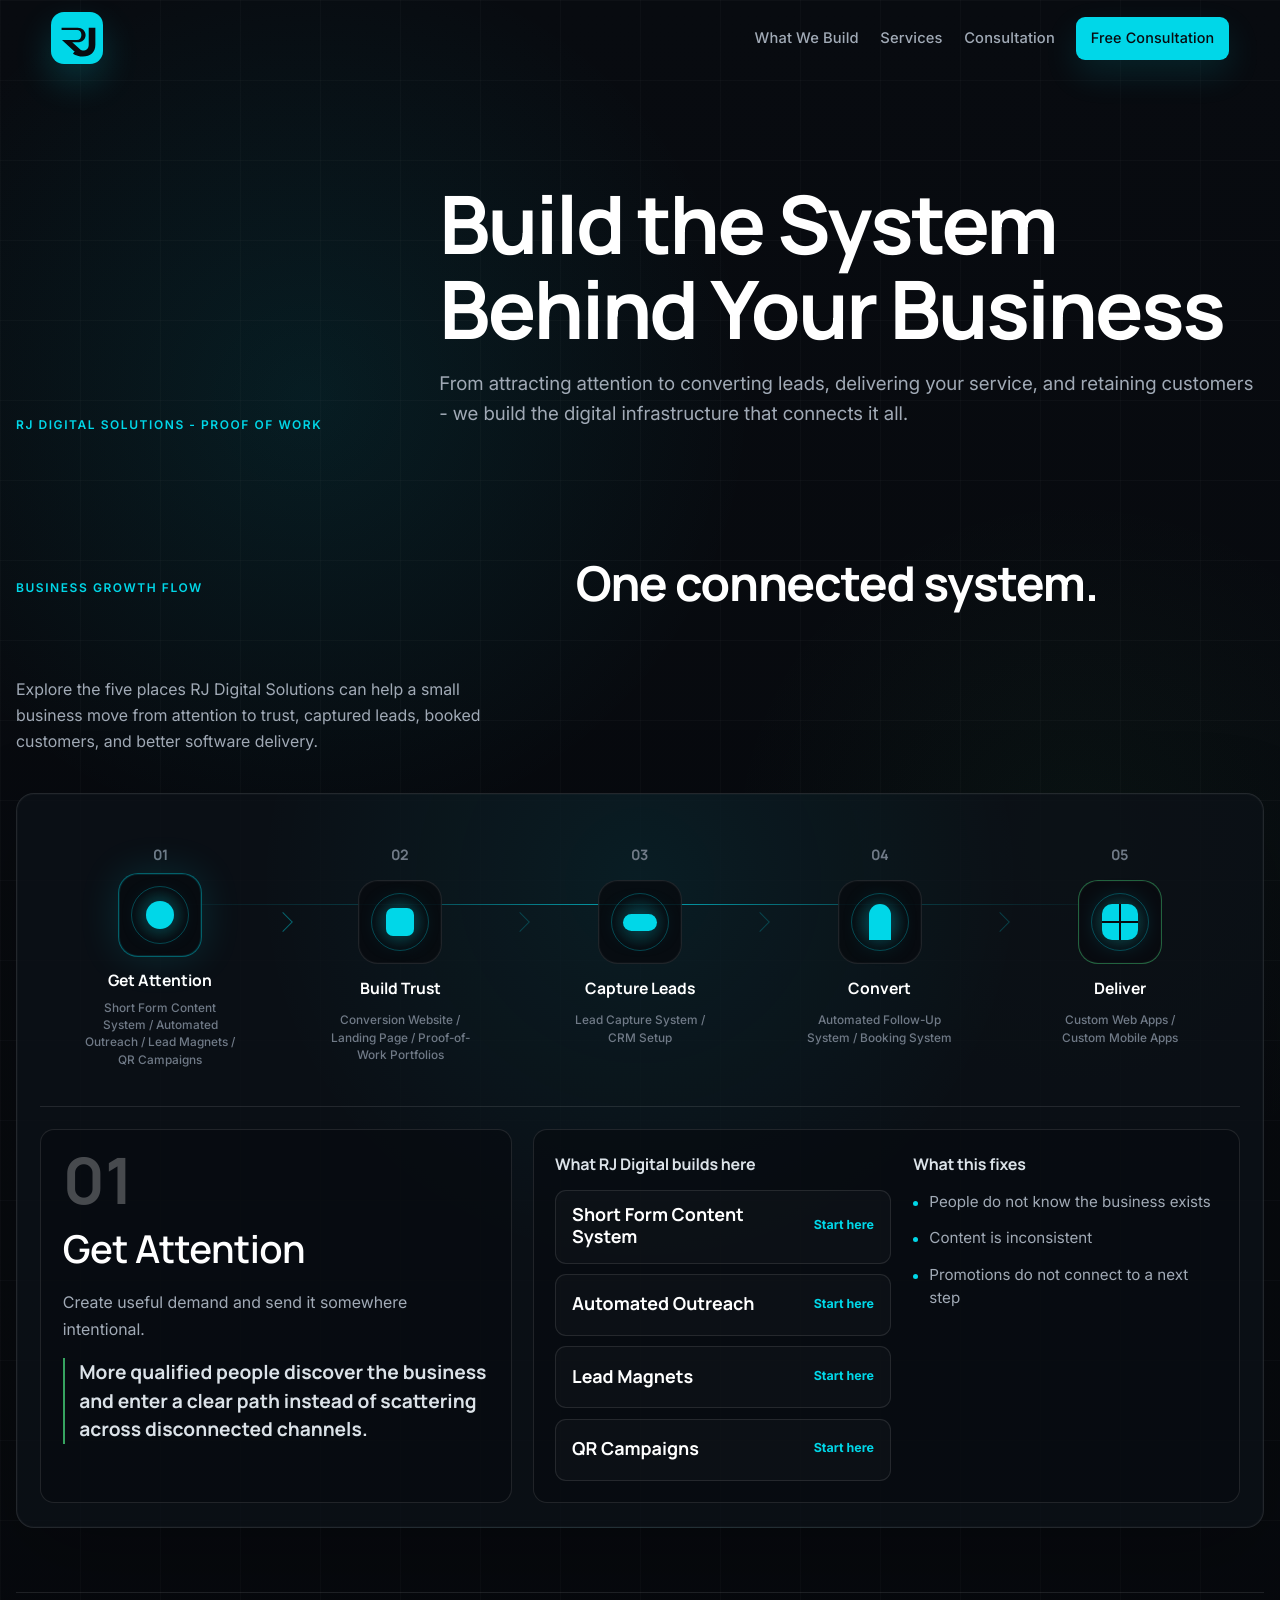
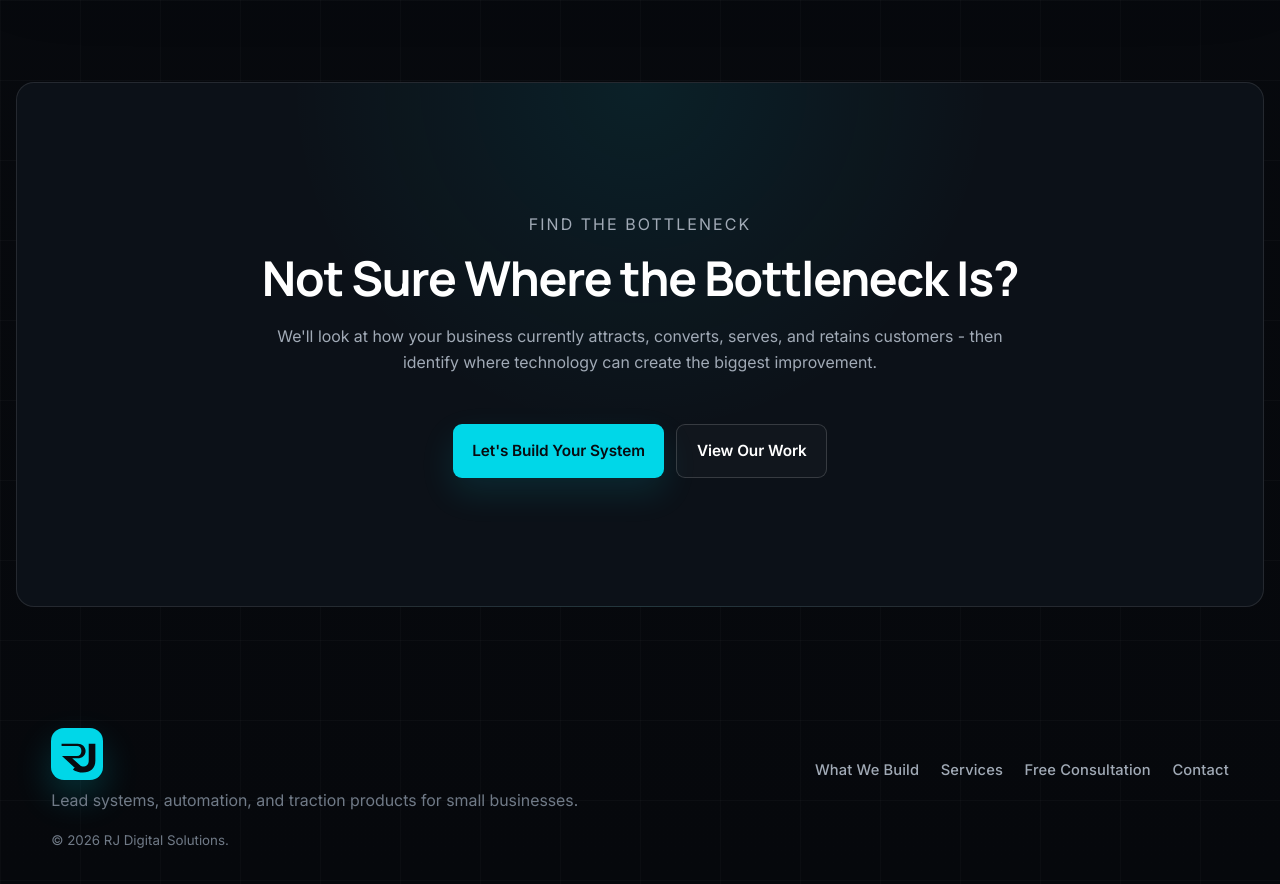
==== commit fe007e7d: "Simplify proof of work flow" ====
--- a/what-we-build.html
+++ b/what-we-build.html
@@ -59,23 +59,14 @@
       <section class="journey-section reveal" aria-labelledby="journey-title">
         <div class="journey-heading">
           <p class="eyebrow">Business growth flow</p>
-          <h2 id="journey-title">One connected operating system.</h2>
-          <p>Explore each stage to see where the bottlenecks usually live, what can be built there, and how the pieces connect into a cleaner growth system.</p>
+          <h2 id="journey-title">One connected system.</h2>
+          <p>Explore the five places RJ Digital Solutions can help a small business move from attention to trust, captured leads, booked customers, and better software delivery.</p>
         </div>
 
         <div class="journey-shell">
           <div class="journey-flow" data-journey-flow aria-label="Interactive business growth stages"></div>
           <section class="stage-detail-panel" data-stage-detail aria-live="polite"></section>
         </div>
-      </section>
-
-      <section class="need-section reveal" aria-labelledby="need-title">
-        <div class="need-copy">
-          <p class="eyebrow">Direct path</p>
-          <h2 id="need-title">Already Know What You Need?</h2>
-          <p>Pick the type of system you have in mind. We will use that as the starting point for the audit conversation.</p>
-        </div>
-        <div class="solution-picker" data-solution-picker></div>
       </section>
 
       <section class="final-cta proof-final reveal">
--- a/styles.css
+++ b/styles.css
@@ -1723,14 +1723,14 @@
   grid-template-columns: minmax(0, 0.42fr) minmax(0, 1fr);
   gap: clamp(2rem, 6vw, 5rem);
   align-items: end;
-  min-height: 48vh;
-  padding: clamp(6rem, 12vw, 9rem) 0 clamp(2.4rem, 5vw, 4rem);
+  min-height: 34vh;
+  padding: clamp(4.5rem, 9vw, 6.5rem) 0 clamp(1.5rem, 4vw, 2.8rem);
 }
 
 .proof-hero h1 {
   max-width: 960px;
   margin-bottom: 1rem;
-  font-size: clamp(3.1rem, 7.2vw, 6.6rem);
+  font-size: clamp(2.8rem, 6.3vw, 5.6rem);
 }
 
 .proof-hero .hero-lede {
@@ -1740,7 +1740,7 @@
 .journey-section,
 .need-section {
   border-bottom: 1px solid var(--line);
-  padding: clamp(3.5rem, 7vw, 6.5rem) 0;
+  padding: clamp(2.5rem, 5vw, 4.5rem) 0;
 }
 
 .journey-heading {
@@ -1748,7 +1748,7 @@
   grid-template-columns: minmax(0, 0.72fr) minmax(0, 1fr);
   gap: clamp(1.5rem, 5vw, 4rem);
   align-items: end;
-  margin-bottom: clamp(2rem, 5vw, 4rem);
+  margin-bottom: clamp(1.4rem, 4vw, 2.4rem);
 }
 
 .journey-heading h2 {
@@ -1770,11 +1770,8 @@
   border: 1px solid var(--line);
   border-radius: 18px;
   background:
-    linear-gradient(rgba(255, 255, 255, 0.035) 1px, transparent 1px),
-    linear-gradient(90deg, rgba(255, 255, 255, 0.024) 1px, transparent 1px),
-    radial-gradient(circle at 50% 14%, rgba(0, 215, 232, 0.105), transparent 26rem),
+    radial-gradient(circle at 50% 12%, rgba(0, 215, 232, 0.07), transparent 24rem),
     rgba(12, 17, 24, 0.78);
-  background-size: 68px 68px, 68px 68px, auto, auto;
   box-shadow: inset 0 0 0 1px rgba(255, 255, 255, 0.025), 0 28px 90px rgba(0, 0, 0, 0.22);
   padding: clamp(1rem, 3vw, 1.45rem);
 }
@@ -1782,9 +1779,9 @@
 .journey-flow {
   position: relative;
   display: grid;
-  grid-template-columns: repeat(6, minmax(0, 1fr));
+  grid-template-columns: repeat(5, minmax(0, 1fr));
   gap: 0;
-  padding: clamp(1rem, 3vw, 1.35rem) 0 clamp(1.6rem, 4vw, 2.4rem);
+  padding: clamp(0.8rem, 2vw, 1.15rem) 0 clamp(1.2rem, 3vw, 1.8rem);
 }
 
 .journey-flow::before {
@@ -1921,7 +1918,7 @@
 }
 
 .journey-stage small {
-  min-height: 3.2em;
+  min-height: 4.4em;
   max-width: 150px;
   color: var(--dim);
   font-size: 0.74rem;
@@ -1991,13 +1988,14 @@
 
 .stage-detail-panel {
   display: grid;
-  grid-template-columns: minmax(0, 0.92fr) minmax(0, 1.08fr);
+  grid-template-columns: minmax(0, 0.8fr) minmax(0, 1.2fr);
   gap: clamp(1rem, 3vw, 1.3rem);
   border-top: 1px solid var(--line);
   padding-top: clamp(1rem, 3vw, 1.4rem);
 }
 
 .stage-detail-copy,
+.stage-service-panel,
 .project-card,
 .solution-picker a {
   border: 1px solid var(--line);
@@ -2022,7 +2020,7 @@
 
 .stage-detail-copy h3 {
   margin: 0;
-  font-size: clamp(2rem, 3.6vw, 3.2rem);
+  font-size: clamp(1.8rem, 3vw, 2.55rem);
 }
 
 .stage-detail-copy p {
@@ -2040,6 +2038,87 @@
   font-family: var(--font-display);
   font-size: clamp(1rem, 1.5vw, 1.2rem);
   padding-left: 0.9rem;
+}
+
+.stage-service-panel {
+  display: grid;
+  grid-template-columns: minmax(0, 1.05fr) minmax(0, 0.95fr);
+  gap: clamp(1rem, 3vw, 1.4rem);
+  padding: clamp(1rem, 3vw, 1.35rem);
+}
+
+.stage-service-panel h4 {
+  margin: 0 0 0.9rem;
+  color: var(--soft-text);
+  font-family: var(--font-display);
+  font-size: 1rem;
+  letter-spacing: var(--tracking-subtle);
+}
+
+.minimal-service-list {
+  display: grid;
+  gap: 0.65rem;
+}
+
+.minimal-service-list a {
+  display: flex;
+  align-items: center;
+  justify-content: space-between;
+  gap: 1rem;
+  min-height: 62px;
+  border: 1px solid var(--line);
+  border-radius: 11px;
+  background: rgba(255, 255, 255, 0.025);
+  color: var(--text);
+  font-family: var(--font-display);
+  font-size: clamp(1rem, 1.4vw, 1.18rem);
+  font-weight: 700;
+  line-height: 1.2;
+  padding: 0.9rem 1rem;
+  text-decoration: none;
+  transition: border-color 160ms ease, background 160ms ease, transform 160ms ease;
+}
+
+.minimal-service-list a:hover,
+.minimal-service-list a:focus-visible {
+  border-color: var(--cyan-line);
+  background: rgba(0, 215, 232, 0.06);
+  transform: translateY(-1px);
+}
+
+.minimal-service-list span {
+  color: var(--cyan);
+  font-family: var(--font-body);
+  font-size: 0.78rem;
+  font-weight: 700;
+  white-space: nowrap;
+}
+
+.minimal-problem-list {
+  display: grid;
+  gap: 0.8rem;
+  margin: 0;
+  padding: 0;
+  list-style: none;
+}
+
+.minimal-problem-list li {
+  position: relative;
+  color: var(--muted);
+  font-size: 0.95rem;
+  line-height: 1.55;
+  padding-left: 1rem;
+}
+
+.minimal-problem-list li::before {
+  position: absolute;
+  left: 0;
+  top: 0.72em;
+  width: 5px;
+  height: 5px;
+  border-radius: 99px;
+  background: var(--cyan);
+  content: "";
 }
 
 .detail-columns {
@@ -2376,6 +2455,7 @@
   .proof-hero,
   .journey-heading,
   .stage-detail-panel,
+  .stage-service-panel,
   .need-section {
     grid-template-columns: 1fr;
   }
@@ -2722,6 +2802,7 @@
   }
 
   .detail-columns,
+  .stage-service-panel,
   .proof-card-grid,
   .solution-picker {
     grid-template-columns: 1fr;
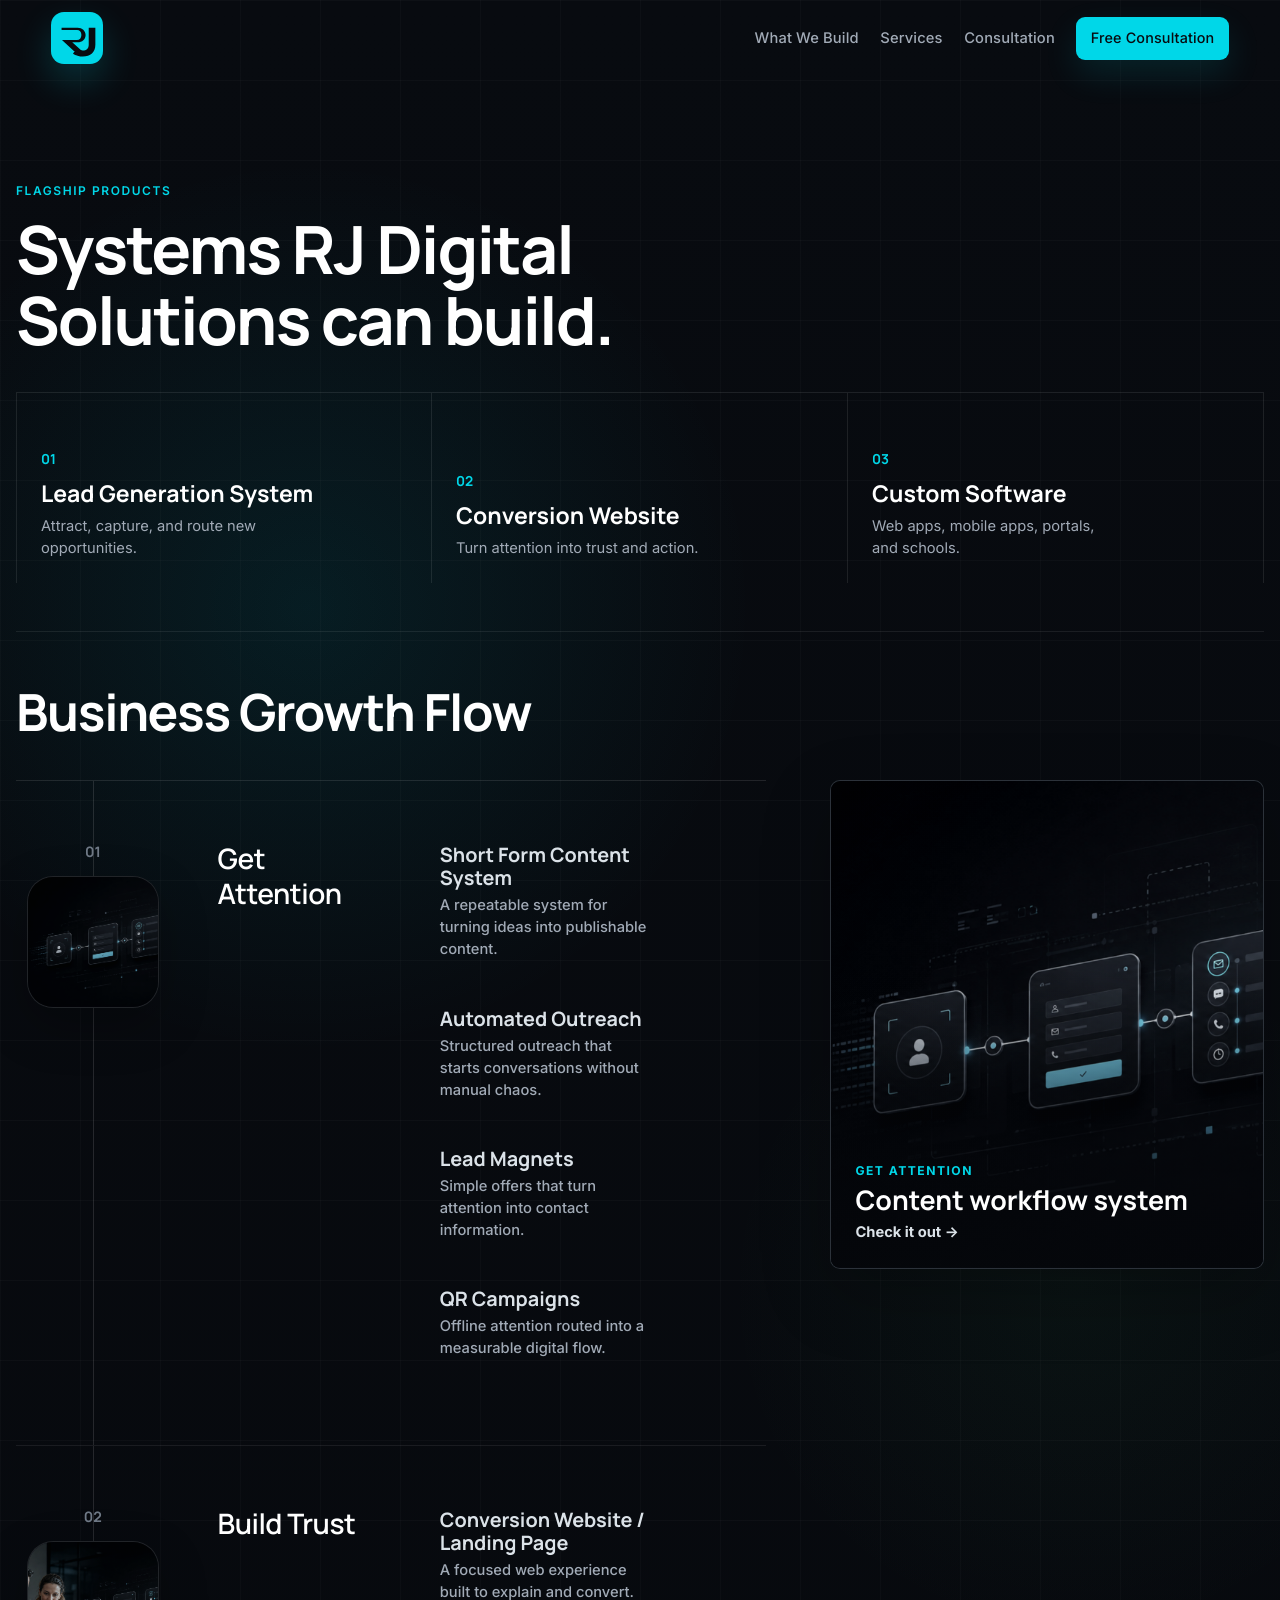
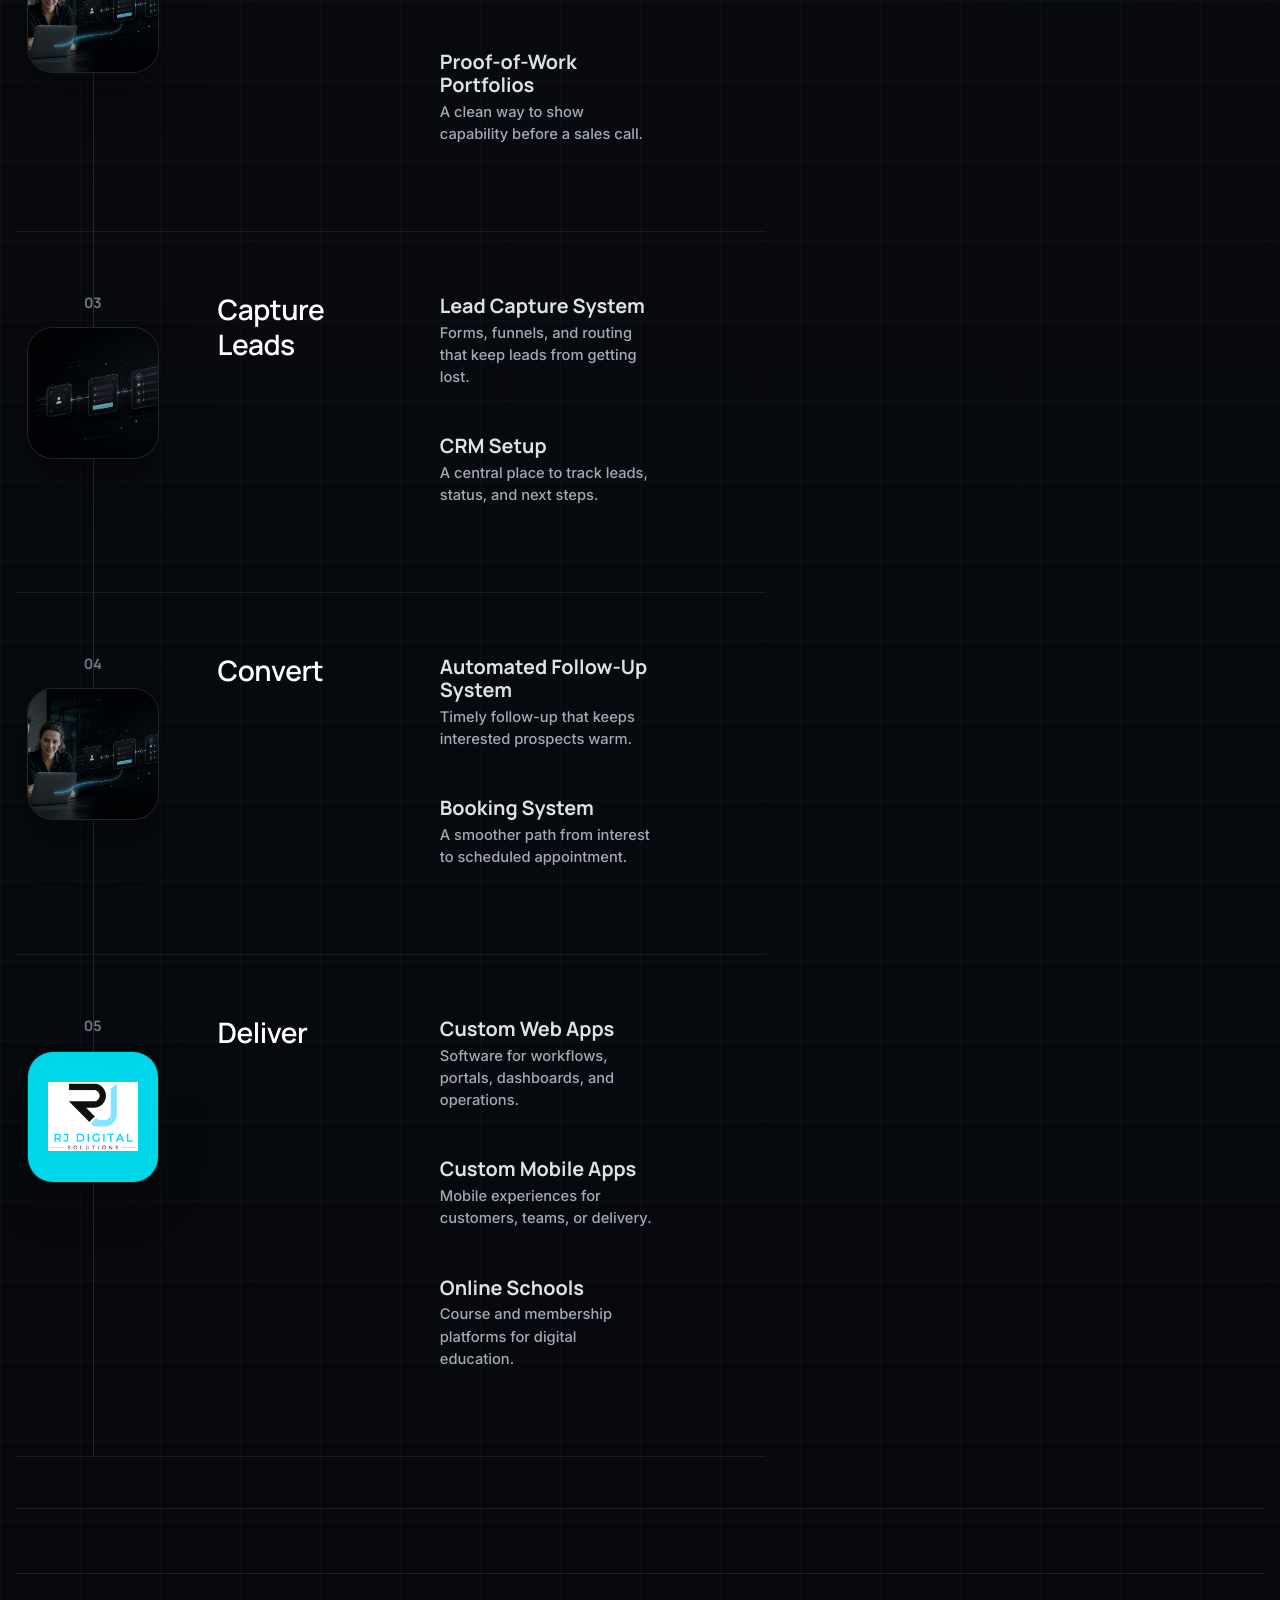
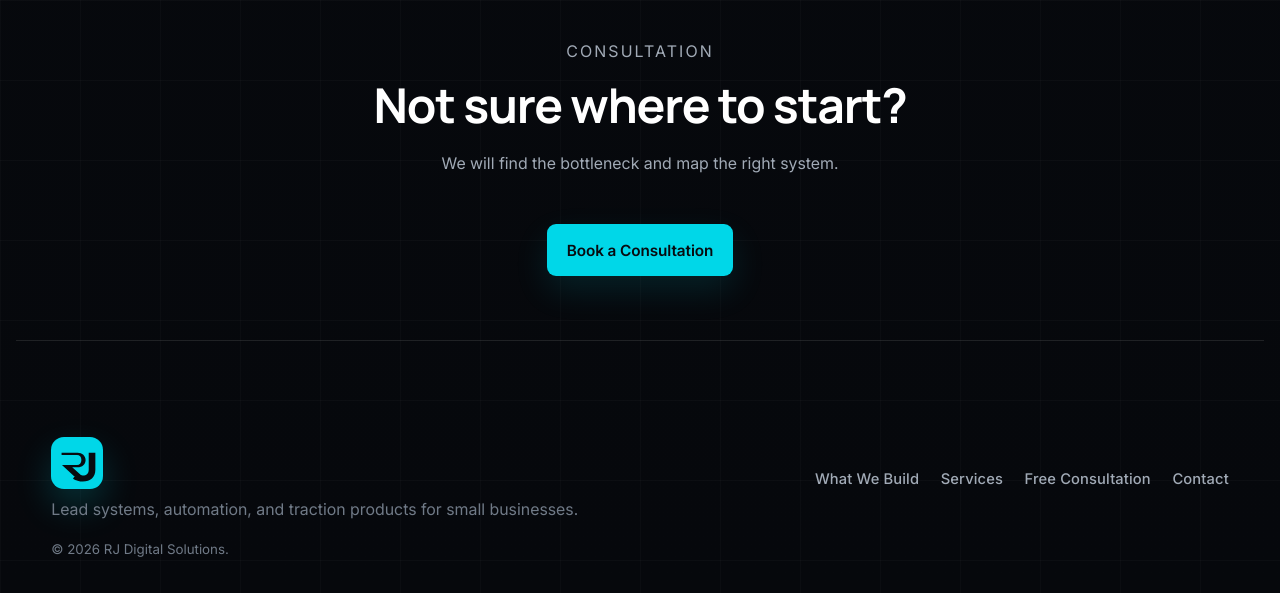
==== commit f717a32a: "Simplify proof page content" ====
--- a/what-we-build.html
+++ b/what-we-build.html
@@ -48,19 +48,31 @@
     </header>
 
     <main id="main">
-      <section class="proof-hero reveal" id="top">
-        <p class="eyebrow">RJ Digital Solutions - Proof of Work</p>
-        <div>
-          <h1>Build the System Behind Your Business</h1>
-          <p class="hero-lede">From attracting attention to converting leads, delivering your service, and retaining customers - we build the digital infrastructure that connects it all.</p>
+      <section class="flagship-section reveal" id="top" aria-labelledby="flagship-title">
+        <p class="eyebrow">Flagship products</p>
+        <h1 id="flagship-title">Systems RJ Digital Solutions can build.</h1>
+        <div class="flagship-grid">
+          <a href="index.html#lead-audit" data-solution-interest="Lead Generation System">
+            <span>01</span>
+            <strong>Lead Generation System</strong>
+            <small>Attract, capture, and route new opportunities.</small>
+          </a>
+          <a href="index.html#lead-audit" data-solution-interest="Conversion Website / Landing Page">
+            <span>02</span>
+            <strong>Conversion Website</strong>
+            <small>Turn attention into trust and action.</small>
+          </a>
+          <a href="index.html#lead-audit" data-solution-interest="Custom Web Apps">
+            <span>03</span>
+            <strong>Custom Software</strong>
+            <small>Web apps, mobile apps, portals, and schools.</small>
+          </a>
         </div>
       </section>
 
       <section class="journey-section reveal" aria-labelledby="journey-title">
         <div class="journey-heading">
-          <p class="eyebrow">Business growth flow</p>
-          <h2 id="journey-title">One connected system.</h2>
-          <p>Explore the five places RJ Digital Solutions can help a small business move from attention to trust, captured leads, booked customers, and better software delivery.</p>
+          <h2 id="journey-title">Business Growth Flow</h2>
         </div>
 
         <div class="journey-shell">
@@ -70,12 +82,11 @@
       </section>
 
       <section class="final-cta proof-final reveal">
-        <p class="eyebrow">Find the bottleneck</p>
-        <h2>Not Sure Where the Bottleneck Is?</h2>
-        <p>We'll look at how your business currently attracts, converts, serves, and retains customers - then identify where technology can create the biggest improvement.</p>
+        <p class="eyebrow">Consultation</p>
+        <h2>Not sure where to start?</h2>
+        <p>We will find the bottleneck and map the right system.</p>
         <div class="hero-actions">
-          <a class="button primary" href="index.html#lead-audit" data-track="cta_click" data-track-label="proof-final">Let's Build Your System</a>
-          <a class="button secondary" href="#journey-title">View Our Work</a>
+          <a class="button primary" href="index.html#lead-audit" data-track="cta_click" data-track-label="proof-final">Book a Consultation</a>
         </div>
       </section>
     </main>
--- a/styles.css
+++ b/styles.css
@@ -1723,14 +1723,14 @@
   grid-template-columns: minmax(0, 0.42fr) minmax(0, 1fr);
   gap: clamp(2rem, 6vw, 5rem);
   align-items: end;
-  min-height: 34vh;
-  padding: clamp(4.5rem, 9vw, 6.5rem) 0 clamp(1.5rem, 4vw, 2.8rem);
+  min-height: auto;
+  padding: clamp(4rem, 8vw, 6rem) 0 clamp(1.1rem, 3vw, 1.8rem);
 }
 
 .proof-hero h1 {
   max-width: 960px;
   margin-bottom: 1rem;
-  font-size: clamp(2.8rem, 6.3vw, 5.6rem);
+  font-size: clamp(2.45rem, 5.2vw, 4.7rem);
 }
 
 .proof-hero .hero-lede {
@@ -1740,7 +1740,7 @@
 .journey-section,
 .need-section {
   border-bottom: 1px solid var(--line);
-  padding: clamp(2.5rem, 5vw, 4.5rem) 0;
+  padding: clamp(1.8rem, 4vw, 3.2rem) 0;
 }
 
 .journey-heading {
@@ -2324,12 +2324,339 @@
 }
 
 .proof-final {
-  margin-top: clamp(3.5rem, 7vw, 6rem);
-  margin-bottom: clamp(3.5rem, 7vw, 6rem);
+  width: min(var(--max), calc(100% - 2rem));
+  margin-top: clamp(2.5rem, 5vw, 4rem);
+  margin-bottom: clamp(2.5rem, 5vw, 4rem);
+  border-width: 1px 0;
+  border-radius: 0;
+  background: transparent;
+  box-shadow: none;
+  padding: clamp(2.5rem, 5vw, 4rem) 0;
 }
 
 .proof-final .hero-actions {
   justify-content: center;
+}
+
+.flagship-section {
+  width: min(var(--max), calc(100% - 2rem));
+  margin: 0 auto;
+  border-bottom: 1px solid rgba(255, 255, 255, 0.08);
+  padding: clamp(4.5rem, 9vw, 6.5rem) 0 clamp(2rem, 5vw, 3rem);
+}
+
+.flagship-section h1 {
+  max-width: 840px;
+  margin-bottom: clamp(1.5rem, 4vw, 2.3rem);
+  font-size: clamp(2.5rem, 5.2vw, 4.8rem);
+}
+
+.flagship-grid {
+  display: grid;
+  grid-template-columns: repeat(3, minmax(0, 1fr));
+  gap: 0;
+  border-top: 1px solid rgba(255, 255, 255, 0.09);
+}
+
+.flagship-grid a {
+  display: grid;
+  gap: 0.55rem;
+  min-height: 190px;
+  align-content: end;
+  border-right: 1px solid rgba(255, 255, 255, 0.09);
+  color: var(--text);
+  padding: clamp(1rem, 2.4vw, 1.5rem);
+  text-decoration: none;
+  transition: background 160ms ease, transform 160ms ease;
+}
+
+.flagship-grid a:first-child {
+  border-left: 1px solid rgba(255, 255, 255, 0.09);
+}
+
+.flagship-grid a:hover,
+.flagship-grid a:focus-visible {
+  background: rgba(255, 255, 255, 0.025);
+  transform: translateY(-2px);
+}
+
+.flagship-grid span {
+  color: var(--cyan);
+  font-family: var(--font-display);
+  font-size: 0.86rem;
+  font-weight: 700;
+}
+
+.flagship-grid strong {
+  font-family: var(--font-display);
+  font-size: clamp(1.22rem, 1.8vw, 1.65rem);
+  line-height: 1.15;
+}
+
+.flagship-grid small {
+  max-width: 250px;
+  color: var(--muted);
+  font-size: 0.92rem;
+  line-height: 1.5;
+}
+
+.minimal-stage,
+.minimal-stage-content,
+.minimal-stage-heading,
+.minimal-tool-list {
+  min-width: 0;
+}
+
+.proof-page .journey-shell {
+  display: grid;
+  grid-template-columns: minmax(0, 0.9fr) minmax(320px, 0.52fr);
+  gap: clamp(2rem, 5vw, 5rem);
+  border: 0;
+  border-radius: 0;
+  background: transparent;
+  box-shadow: none;
+  padding: 0;
+}
+
+.proof-page .journey-flow {
+  display: grid;
+  grid-template-columns: 1fr;
+  gap: 0;
+  padding: 0;
+}
+
+.proof-page .journey-flow::before,
+.proof-page .journey-flow::after {
+  display: none;
+}
+
+.minimal-stage {
+  position: relative;
+  display: grid;
+  grid-template-columns: clamp(110px, 12vw, 154px) minmax(0, 1fr);
+  gap: clamp(1.4rem, 4vw, 3rem);
+  border-bottom: 1px solid rgba(255, 255, 255, 0.075);
+  padding: clamp(2rem, 5vw, 3.8rem) 0;
+}
+
+.minimal-stage:first-child {
+  border-top: 1px solid var(--line);
+}
+
+.minimal-stage::before {
+  position: absolute;
+  left: clamp(55px, 6vw, 77px);
+  top: 0;
+  bottom: 0;
+  width: 1px;
+  background: rgba(255, 255, 255, 0.12);
+  content: "";
+}
+
+.minimal-stage-marker {
+  position: relative;
+  z-index: 1;
+  display: grid;
+  justify-items: center;
+  gap: 0.8rem;
+  align-content: start;
+}
+
+.minimal-stage-marker .stage-orbit {
+  position: relative;
+  overflow: hidden;
+  width: clamp(96px, 11vw, 132px);
+  height: clamp(96px, 11vw, 132px);
+  border-radius: 26px;
+  background: var(--bg);
+  box-shadow: 0 18px 48px rgba(0, 0, 0, 0.26);
+}
+
+.minimal-stage-marker .stage-orbit::before,
+.minimal-stage-marker .stage-orbit::after {
+  display: none;
+}
+
+.minimal-stage-marker .stage-orbit img {
+  display: block;
+  width: 100%;
+  height: 100%;
+  object-fit: cover;
+  opacity: 0.82;
+  filter: saturate(0.8) contrast(1.05);
+}
+
+.minimal-stage-marker .stage-orbit.deliver img {
+  object-fit: contain;
+  padding: 1.25rem;
+  background: var(--cyan);
+  opacity: 1;
+  filter: none;
+}
+
+.minimal-stage-content {
+  display: grid;
+  grid-template-columns: minmax(170px, 0.34fr) minmax(0, 0.66fr);
+  gap: clamp(1.5rem, 4vw, 3.5rem);
+  align-items: start;
+}
+
+.minimal-stage-heading h3 {
+  margin: 0;
+  font-size: clamp(1.4rem, 2.2vw, 2.2rem);
+  letter-spacing: -0.018em;
+}
+
+.minimal-stage-heading p {
+  display: none;
+}
+
+.minimal-tool-list {
+  display: grid;
+  gap: clamp(0.85rem, 2vw, 1.25rem);
+}
+
+.minimal-tool-list a {
+  display: grid;
+  min-height: auto;
+  gap: 0.28rem;
+  border: 1px solid transparent;
+  border-radius: 0;
+  color: var(--soft-text);
+  font-family: var(--font-display);
+  padding: 0;
+  text-decoration: none;
+  transition: color 160ms ease, transform 160ms ease;
+}
+
+.minimal-tool-list a::after {
+  color: var(--dim);
+  font-family: var(--font-body);
+  font-size: 0.82rem;
+  font-weight: 700;
+  opacity: 0;
+  transform: translateX(-4px);
+  transition: opacity 160ms ease, transform 160ms ease, color 160ms ease;
+  content: "Preview";
+}
+
+.minimal-tool-list a > strong {
+  font-size: clamp(1.1rem, 1.55vw, 1.35rem);
+  line-height: 1.18;
+}
+
+.minimal-tool-list a > span {
+  max-width: 520px;
+  color: var(--muted);
+  font-family: var(--font-body);
+  font-size: 0.92rem;
+  font-weight: 500;
+  line-height: 1.5;
+}
+
+.minimal-tool-list a:hover,
+.minimal-tool-list a:focus-visible {
+  border-color: transparent;
+  background: transparent;
+  color: var(--text);
+  transform: translateX(5px);
+}
+
+.minimal-tool-list a:hover::after,
+.minimal-tool-list a:focus-visible::after {
+  color: var(--cyan);
+  opacity: 1;
+  transform: translateX(0);
+}
+
+.proof-page .stage-detail-panel {
+  position: sticky;
+  top: 96px;
+  display: block;
+  align-self: start;
+  border: 0;
+  padding: 0;
+}
+
+.minimal-project-preview {
+  position: relative;
+  display: block;
+  overflow: hidden;
+  min-height: clamp(360px, 38vw, 540px);
+  border: 1px solid rgba(255, 255, 255, 0.115);
+  border-radius: 10px;
+  background: var(--surface);
+  text-decoration: none;
+  isolation: isolate;
+  box-shadow: 0 24px 70px rgba(0, 0, 0, 0.24);
+}
+
+.minimal-project-preview::after {
+  position: absolute;
+  inset: 0;
+  z-index: 1;
+  background:
+    linear-gradient(180deg, transparent 38%, rgba(5, 7, 11, 0.92) 100%),
+    linear-gradient(90deg, rgba(5, 7, 11, 0.1), transparent 54%);
+  content: "";
+}
+
+.minimal-project-preview img {
+  display: block;
+  width: 100%;
+  height: 100%;
+  min-height: inherit;
+  object-fit: cover;
+  filter: saturate(0.82) contrast(1.04);
+  transition: transform 220ms ease, filter 220ms ease;
+}
+
+.minimal-project-preview:hover img,
+.minimal-project-preview:focus-visible img {
+  filter: saturate(1) contrast(1.08);
+  transform: scale(1.025);
+}
+
+.minimal-project-preview span {
+  position: absolute;
+  left: clamp(1rem, 3vw, 1.5rem);
+  right: clamp(1rem, 3vw, 1.5rem);
+  bottom: clamp(1rem, 3vw, 1.5rem);
+  z-index: 2;
+  display: grid;
+  gap: 0.38rem;
+}
+
+.minimal-project-preview small {
+  color: var(--cyan);
+  font-size: 0.76rem;
+  font-weight: 700;
+  letter-spacing: 0.12em;
+  text-transform: uppercase;
+}
+
+.minimal-project-preview strong {
+  color: var(--text);
+  font-family: var(--font-display);
+  font-size: clamp(1.32rem, 2.1vw, 1.9rem);
+  line-height: 1.1;
+}
+
+.minimal-project-preview em {
+  color: var(--soft-text);
+  font-size: 0.92rem;
+  font-style: normal;
+  font-weight: 700;
+}
+
+.proof-page .journey-heading {
+  display: block;
+  margin-bottom: clamp(1.4rem, 4vw, 2.4rem);
+}
+
+.proof-page .journey-heading h2 {
+  margin: 0;
+  font-size: clamp(2rem, 4vw, 3.4rem);
 }
 
 .reveal {
@@ -2480,6 +2807,22 @@
   .proof-card-grid,
   .solution-picker {
     grid-template-columns: repeat(2, minmax(0, 1fr));
+  }
+
+  .proof-page .journey-shell {
+    grid-template-columns: 1fr;
+  }
+
+  .proof-page .stage-detail-panel {
+    position: static;
+  }
+
+  .minimal-stage-content {
+    grid-template-columns: 1fr;
+  }
+
+  .minimal-project-preview {
+    min-height: 320px;
   }
 }
 
@@ -2807,6 +3150,31 @@
   .solution-picker {
     grid-template-columns: 1fr;
   }
+
+  .minimal-stage {
+    grid-template-columns: 64px minmax(0, 1fr);
+    gap: 0.9rem;
+  }
+
+  .minimal-stage::before {
+    left: 31px;
+  }
+
+  .minimal-stage-marker .stage-orbit {
+    width: 56px;
+    height: 56px;
+    border-radius: 15px;
+  }
+
+  .minimal-tool-list a {
+    padding-left: 0;
+    padding-right: 0;
+  }
+
+  .minimal-tool-list a:hover,
+  .minimal-tool-list a:focus-visible {
+    transform: none;
+  }
 }
 
 @media (max-width: 430px) {
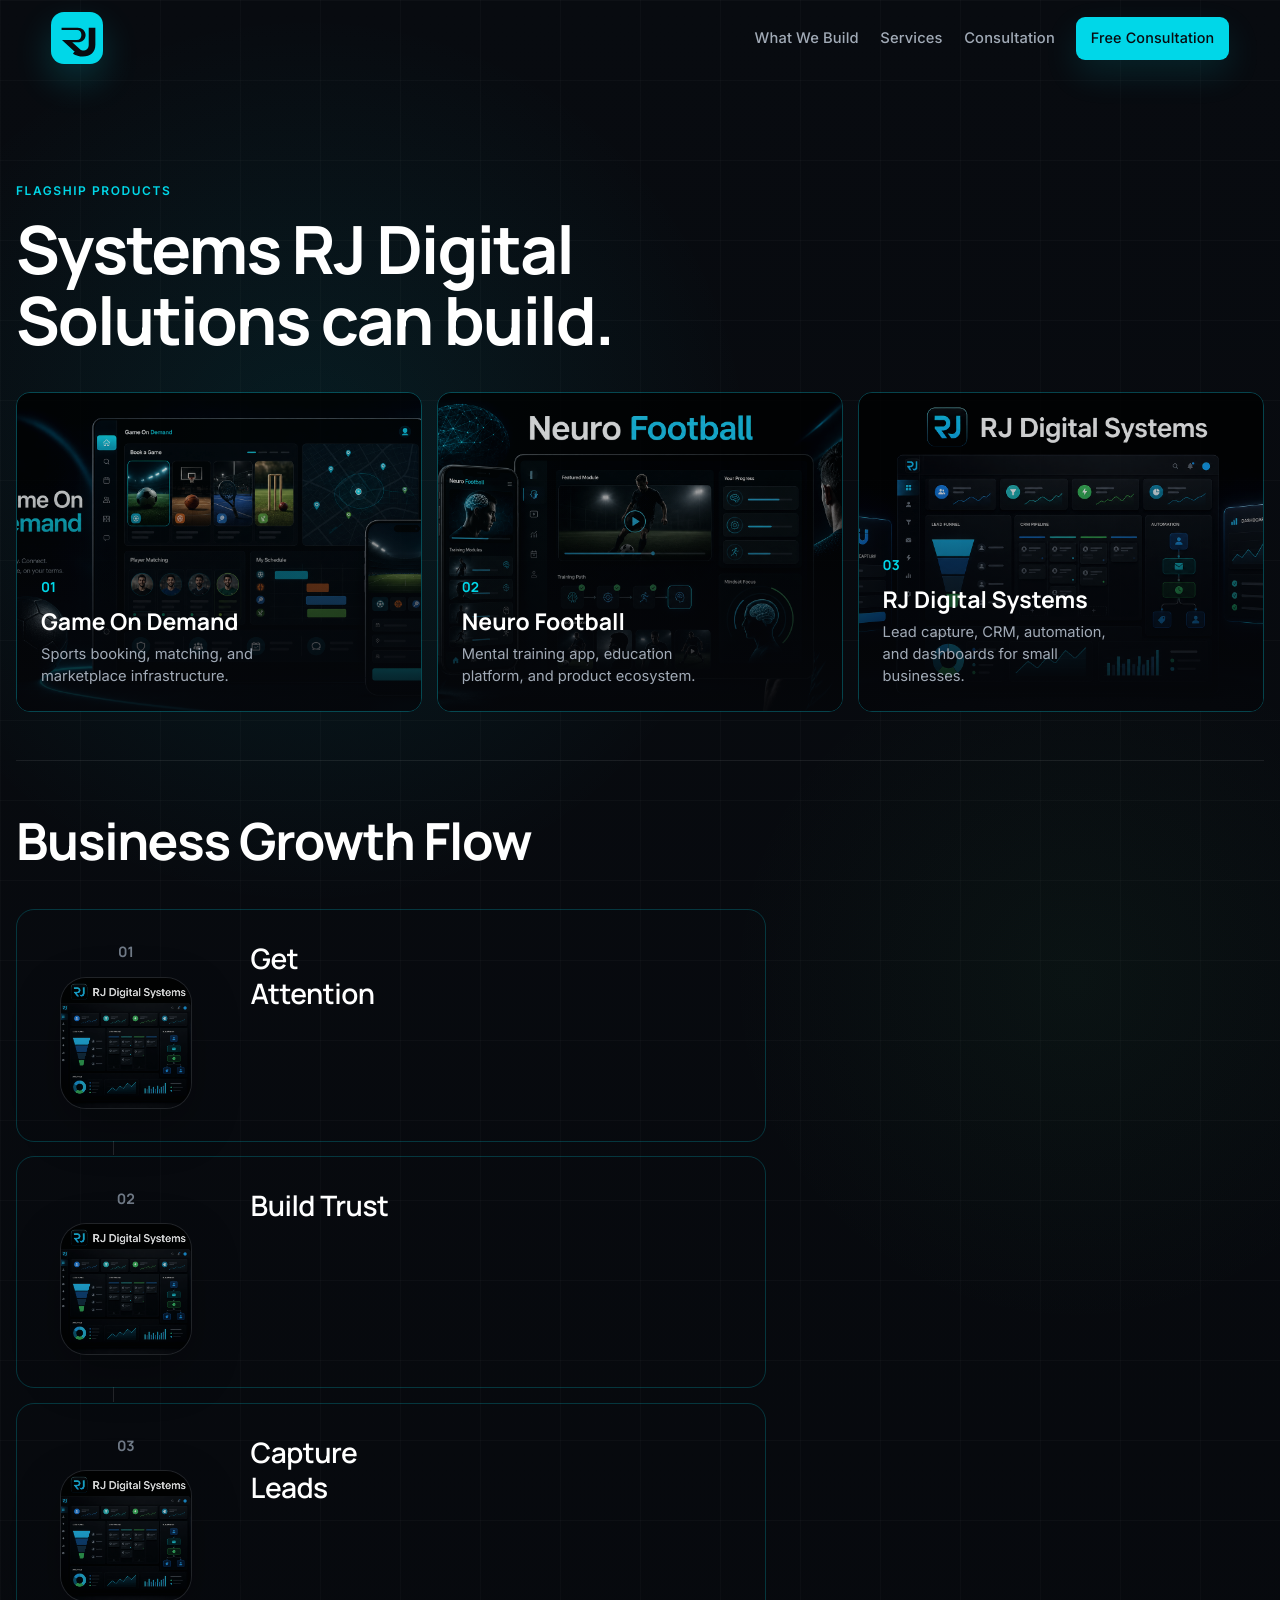
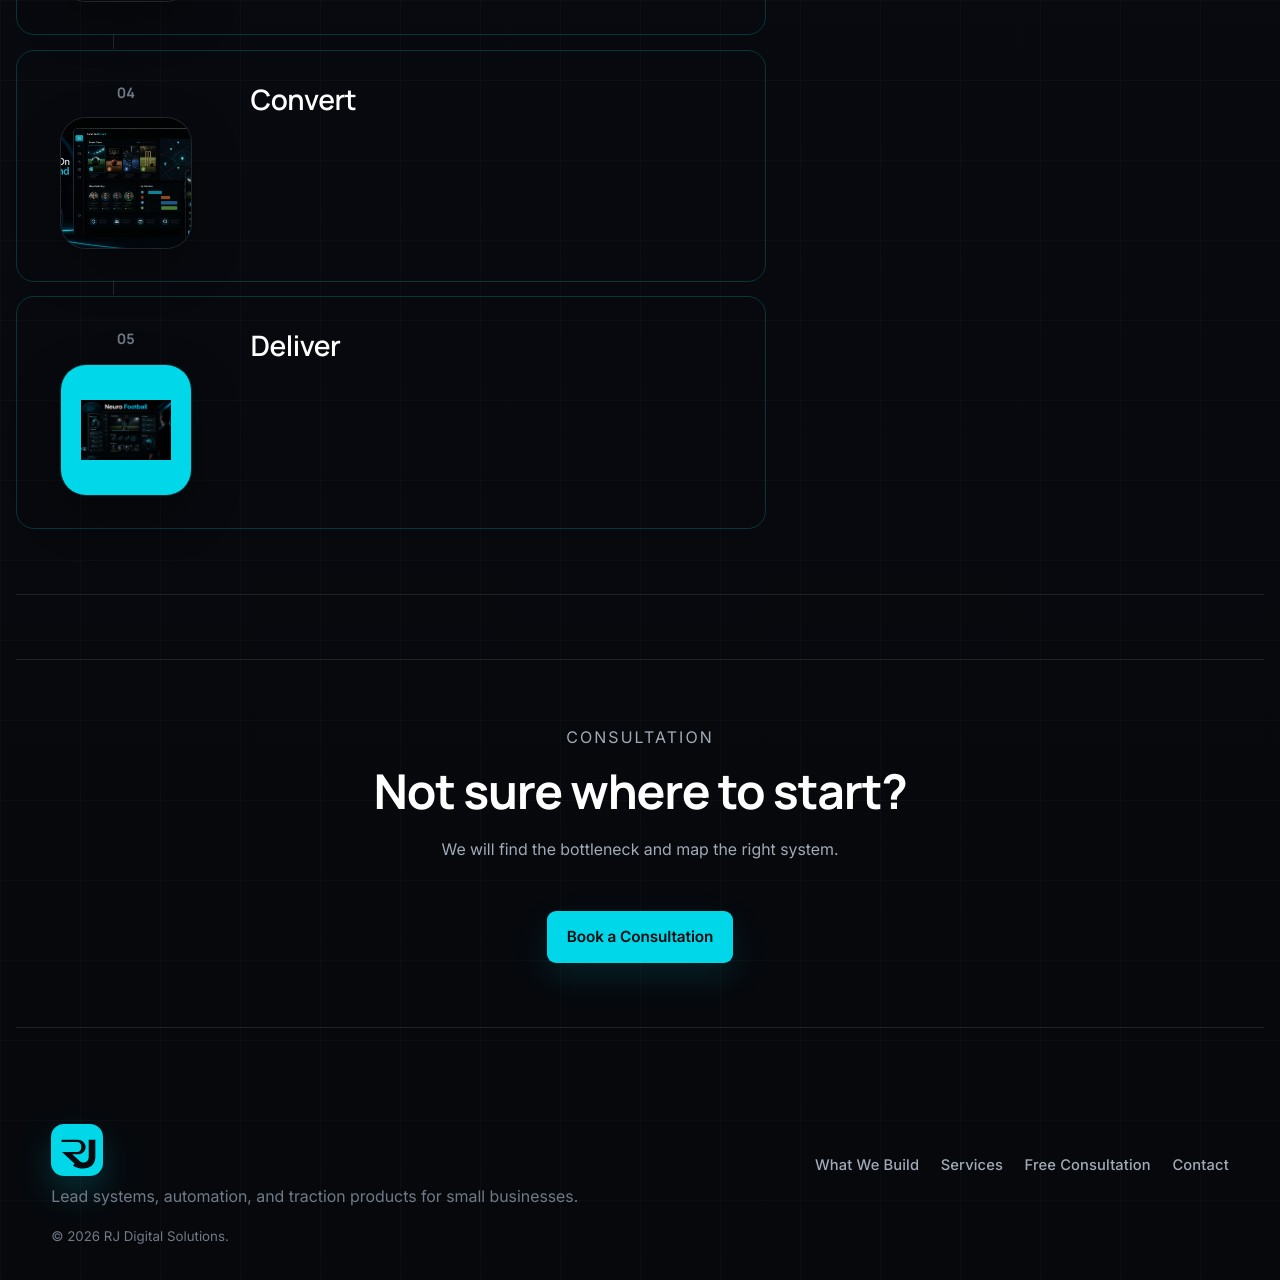
==== commit d2e72626: "Add flagship previews and hover flow" ====
--- a/what-we-build.html
+++ b/what-we-build.html
@@ -52,20 +52,23 @@
         <p class="eyebrow">Flagship products</p>
         <h1 id="flagship-title">Systems RJ Digital Solutions can build.</h1>
         <div class="flagship-grid">
-          <a href="index.html#lead-audit" data-solution-interest="Lead Generation System">
+          <a href="https://github.com/J-RLLC/GameOnDemand" target="_blank" rel="noreferrer" data-solution-interest="Game On Demand">
+            <img src="assets/flagship-game-on-demand.png" alt="">
             <span>01</span>
-            <strong>Lead Generation System</strong>
-            <small>Attract, capture, and route new opportunities.</small>
+            <strong>Game On Demand</strong>
+            <small>Sports booking, matching, and marketplace infrastructure.</small>
           </a>
-          <a href="index.html#lead-audit" data-solution-interest="Conversion Website / Landing Page">
+          <a href="https://github.com/J-RLLC/GameOnDemand" target="_blank" rel="noreferrer" data-solution-interest="Neuro Football">
+            <img src="assets/flagship-neuro-football.png" alt="">
             <span>02</span>
-            <strong>Conversion Website</strong>
-            <small>Turn attention into trust and action.</small>
+            <strong>Neuro Football</strong>
+            <small>Mental training app, education platform, and product ecosystem.</small>
           </a>
           <a href="index.html#lead-audit" data-solution-interest="Custom Web Apps">
+            <img src="assets/flagship-rj-digital-systems.png" alt="">
             <span>03</span>
-            <strong>Custom Software</strong>
-            <small>Web apps, mobile apps, portals, and schools.</small>
+            <strong>RJ Digital Systems</strong>
+            <small>Lead capture, CRM, automation, and dashboards for small businesses.</small>
           </a>
         </div>
       </section>
--- a/styles.css
+++ b/styles.css
@@ -2354,33 +2354,60 @@
 .flagship-grid {
   display: grid;
   grid-template-columns: repeat(3, minmax(0, 1fr));
-  gap: 0;
-  border-top: 1px solid rgba(255, 255, 255, 0.09);
+  gap: 0.9rem;
 }
 
 .flagship-grid a {
+  position: relative;
   display: grid;
   gap: 0.55rem;
-  min-height: 190px;
+  min-height: 320px;
   align-content: end;
-  border-right: 1px solid rgba(255, 255, 255, 0.09);
+  overflow: hidden;
+  border: 1px solid rgba(0, 215, 232, 0.28);
+  border-radius: 14px;
   color: var(--text);
   padding: clamp(1rem, 2.4vw, 1.5rem);
   text-decoration: none;
   transition: background 160ms ease, transform 160ms ease;
 }
 
-.flagship-grid a:first-child {
-  border-left: 1px solid rgba(255, 255, 255, 0.09);
+.flagship-grid a::after {
+  position: absolute;
+  inset: 0;
+  z-index: 1;
+  background: linear-gradient(180deg, transparent 26%, rgba(5, 7, 11, 0.9) 100%);
+  content: "";
+  pointer-events: none;
 }
 
 .flagship-grid a:hover,
 .flagship-grid a:focus-visible {
+  border-color: var(--cyan-line);
   background: rgba(255, 255, 255, 0.025);
   transform: translateY(-2px);
 }
 
+.flagship-grid img {
+  position: absolute;
+  inset: 0;
+  width: 100%;
+  height: 100%;
+  object-fit: cover;
+  opacity: 0.8;
+  filter: saturate(0.88) contrast(1.04);
+  transition: transform 220ms ease, filter 220ms ease;
+}
+
+.flagship-grid a:hover img,
+.flagship-grid a:focus-visible img {
+  filter: saturate(1) contrast(1.08);
+  transform: scale(1.025);
+}
+
 .flagship-grid span {
+  position: relative;
+  z-index: 2;
   color: var(--cyan);
   font-family: var(--font-display);
   font-size: 0.86rem;
@@ -2388,12 +2415,16 @@
 }
 
 .flagship-grid strong {
+  position: relative;
+  z-index: 2;
   font-family: var(--font-display);
   font-size: clamp(1.22rem, 1.8vw, 1.65rem);
   line-height: 1.15;
 }
 
 .flagship-grid small {
+  position: relative;
+  z-index: 2;
   max-width: 250px;
   color: var(--muted);
   font-size: 0.92rem;
@@ -2435,22 +2466,38 @@
   display: grid;
   grid-template-columns: clamp(110px, 12vw, 154px) minmax(0, 1fr);
   gap: clamp(1.4rem, 4vw, 3rem);
-  border-bottom: 1px solid rgba(255, 255, 255, 0.075);
-  padding: clamp(2rem, 5vw, 3.8rem) 0;
+  border: 1px solid rgba(0, 215, 232, 0.22);
+  border-radius: 18px;
+  margin-bottom: 0.9rem;
+  padding: clamp(1.35rem, 3.2vw, 2rem);
+  transition: border-color 180ms ease, background 180ms ease, transform 180ms ease;
 }
 
 .minimal-stage:first-child {
-  border-top: 1px solid var(--line);
+  border-top-color: rgba(0, 215, 232, 0.22);
+}
+
+.minimal-stage:hover,
+.minimal-stage:focus-within,
+.minimal-stage.active {
+  border-color: rgba(0, 215, 232, 0.58);
+  background: rgba(0, 215, 232, 0.035);
+  transform: translateY(-1px);
 }
 
 .minimal-stage::before {
   position: absolute;
-  left: clamp(55px, 6vw, 77px);
-  top: 0;
-  bottom: 0;
+  left: clamp(72px, 8vw, 96px);
+  top: 100%;
+  bottom: auto;
   width: 1px;
+  height: 0.9rem;
   background: rgba(255, 255, 255, 0.12);
   content: "";
+}
+
+.minimal-stage:last-child::before {
+  display: none;
 }
 
 .minimal-stage-marker {
@@ -2514,6 +2561,19 @@
 .minimal-tool-list {
   display: grid;
   gap: clamp(0.85rem, 2vw, 1.25rem);
+  max-height: 0;
+  opacity: 0;
+  overflow: hidden;
+  transform: translateY(8px);
+  transition: max-height 260ms ease, opacity 180ms ease, transform 180ms ease;
+}
+
+.minimal-stage:hover .minimal-tool-list,
+.minimal-stage:focus-within .minimal-tool-list,
+.minimal-stage.active .minimal-tool-list {
+  max-height: 520px;
+  opacity: 1;
+  transform: translateY(0);
 }
 
 .minimal-tool-list a {
@@ -2576,6 +2636,10 @@
   align-self: start;
   border: 0;
   padding: 0;
+}
+
+.proof-page .stage-detail-panel:empty {
+  display: none;
 }
 
 .minimal-project-preview {
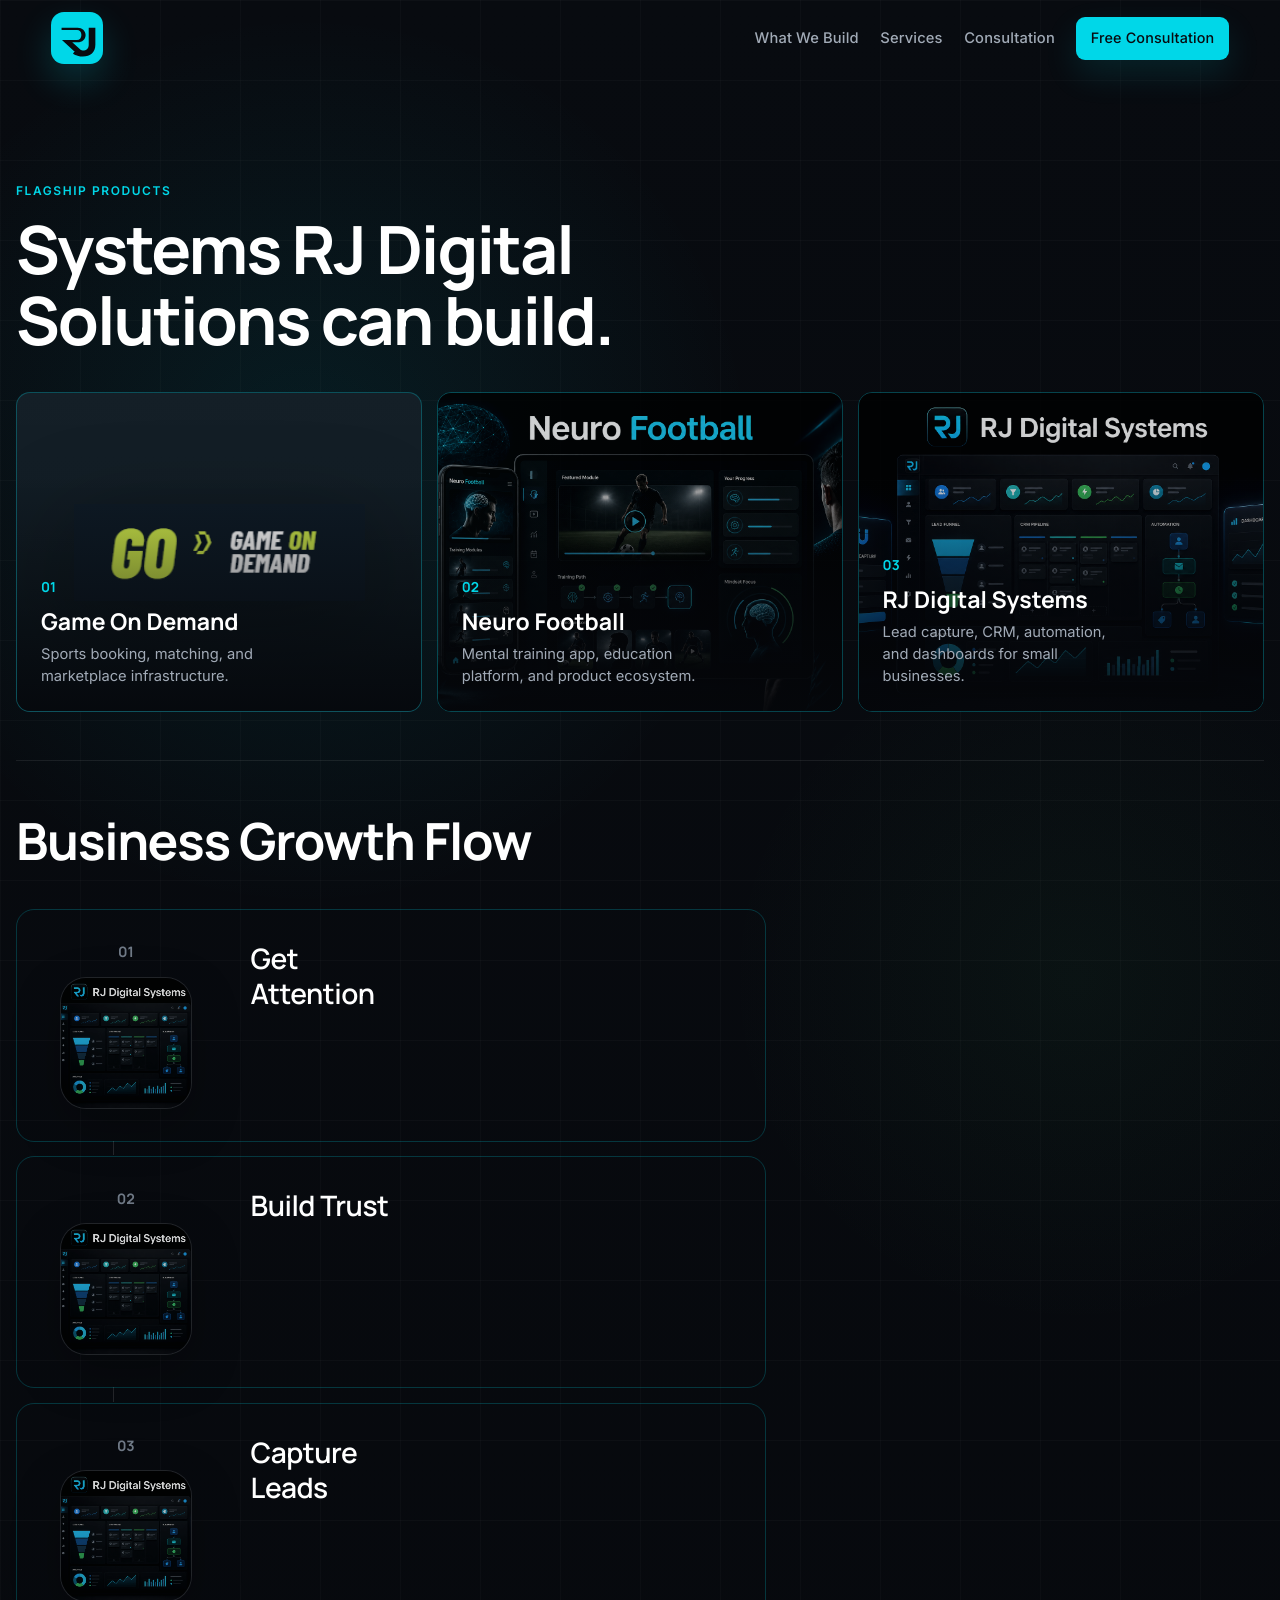
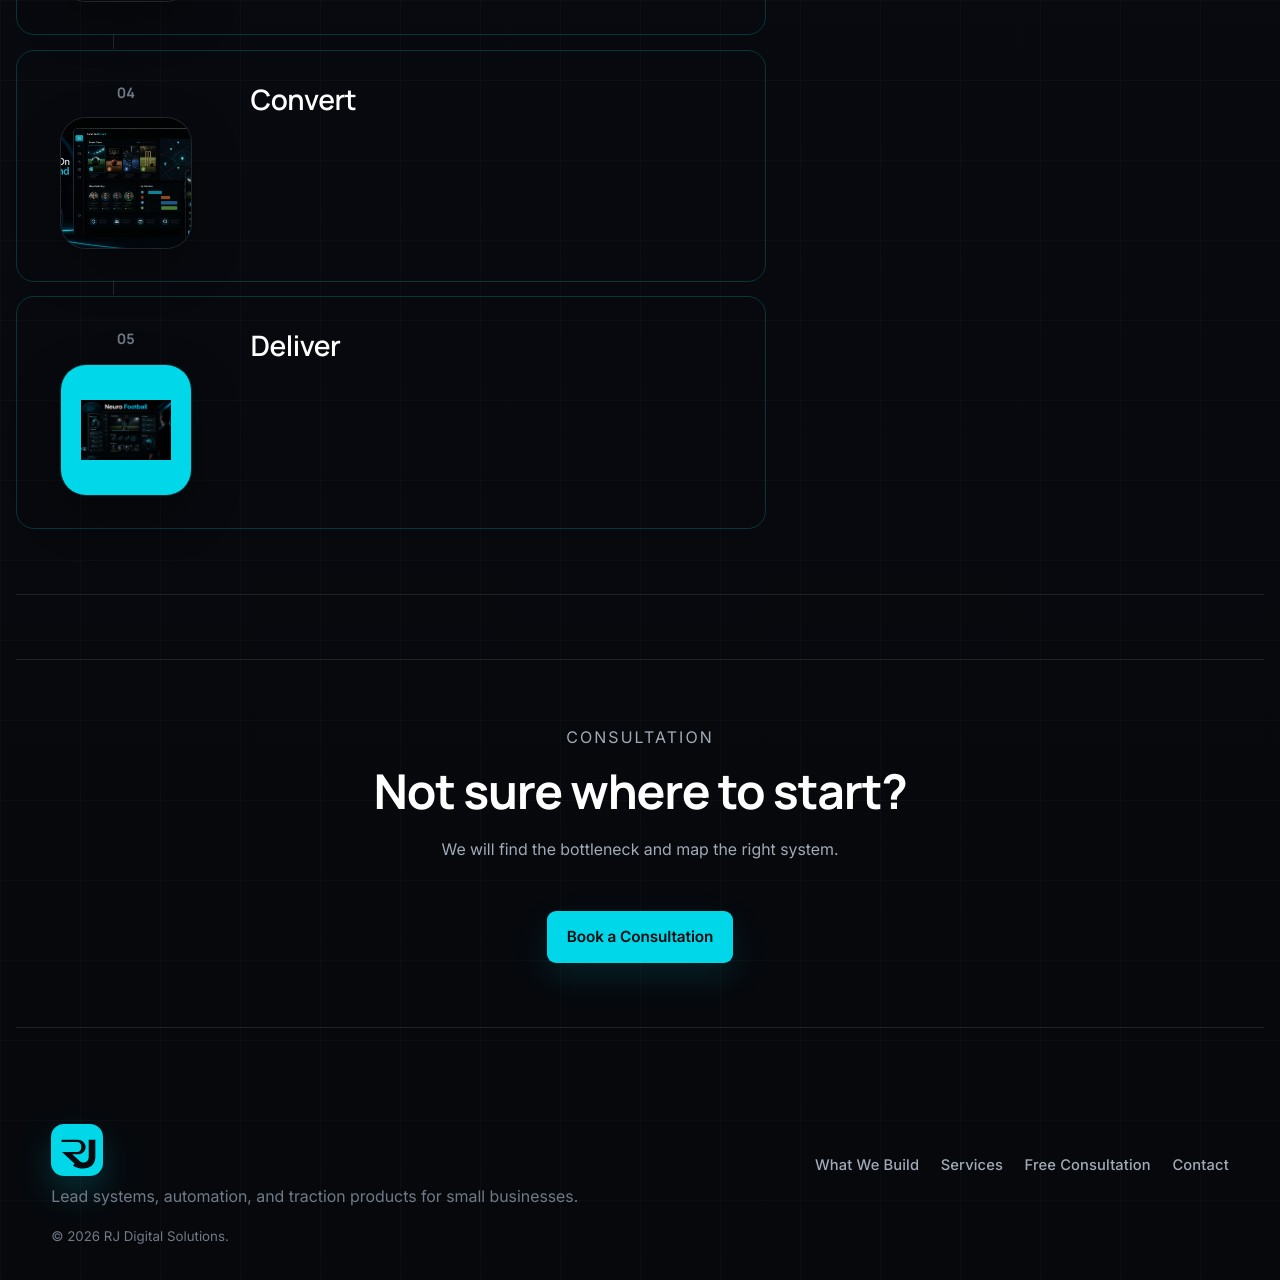
==== commit 711564c3: "Add Game On Demand logo to flagship card" ====
--- a/what-we-build.html
+++ b/what-we-build.html
@@ -52,8 +52,8 @@
         <p class="eyebrow">Flagship products</p>
         <h1 id="flagship-title">Systems RJ Digital Solutions can build.</h1>
         <div class="flagship-grid">
-          <a href="https://github.com/J-RLLC/GameOnDemand" target="_blank" rel="noreferrer" data-solution-interest="Game On Demand">
-            <img src="assets/flagship-game-on-demand.png" alt="">
+          <a class="flagship-logo-card" href="https://gameondemand.reilly-puhalski3.workers.dev/" target="_blank" rel="noreferrer" data-solution-interest="Game On Demand">
+            <img src="assets/game-on-demand-logo.png" alt="Game On Demand">
             <span>01</span>
             <strong>Game On Demand</strong>
             <small>Sports booking, matching, and marketplace infrastructure.</small>
--- a/styles.css
+++ b/styles.css
@@ -2399,10 +2399,31 @@
   transition: transform 220ms ease, filter 220ms ease;
 }
 
+.flagship-grid .flagship-logo-card {
+  background:
+    linear-gradient(180deg, rgba(255, 255, 255, 0.03), rgba(255, 255, 255, 0.01)),
+    #0c1820;
+}
+
+.flagship-grid .flagship-logo-card img {
+  inset: 14%;
+  width: 72%;
+  height: 42%;
+  margin: auto;
+  object-fit: contain;
+  opacity: 1;
+  filter: drop-shadow(0 22px 48px rgba(0, 0, 0, 0.32));
+}
+
 .flagship-grid a:hover img,
 .flagship-grid a:focus-visible img {
   filter: saturate(1) contrast(1.08);
   transform: scale(1.025);
+}
+
+.flagship-grid .flagship-logo-card:hover img,
+.flagship-grid .flagship-logo-card:focus-visible img {
+  filter: drop-shadow(0 24px 52px rgba(0, 0, 0, 0.38));
 }
 
 .flagship-grid span {
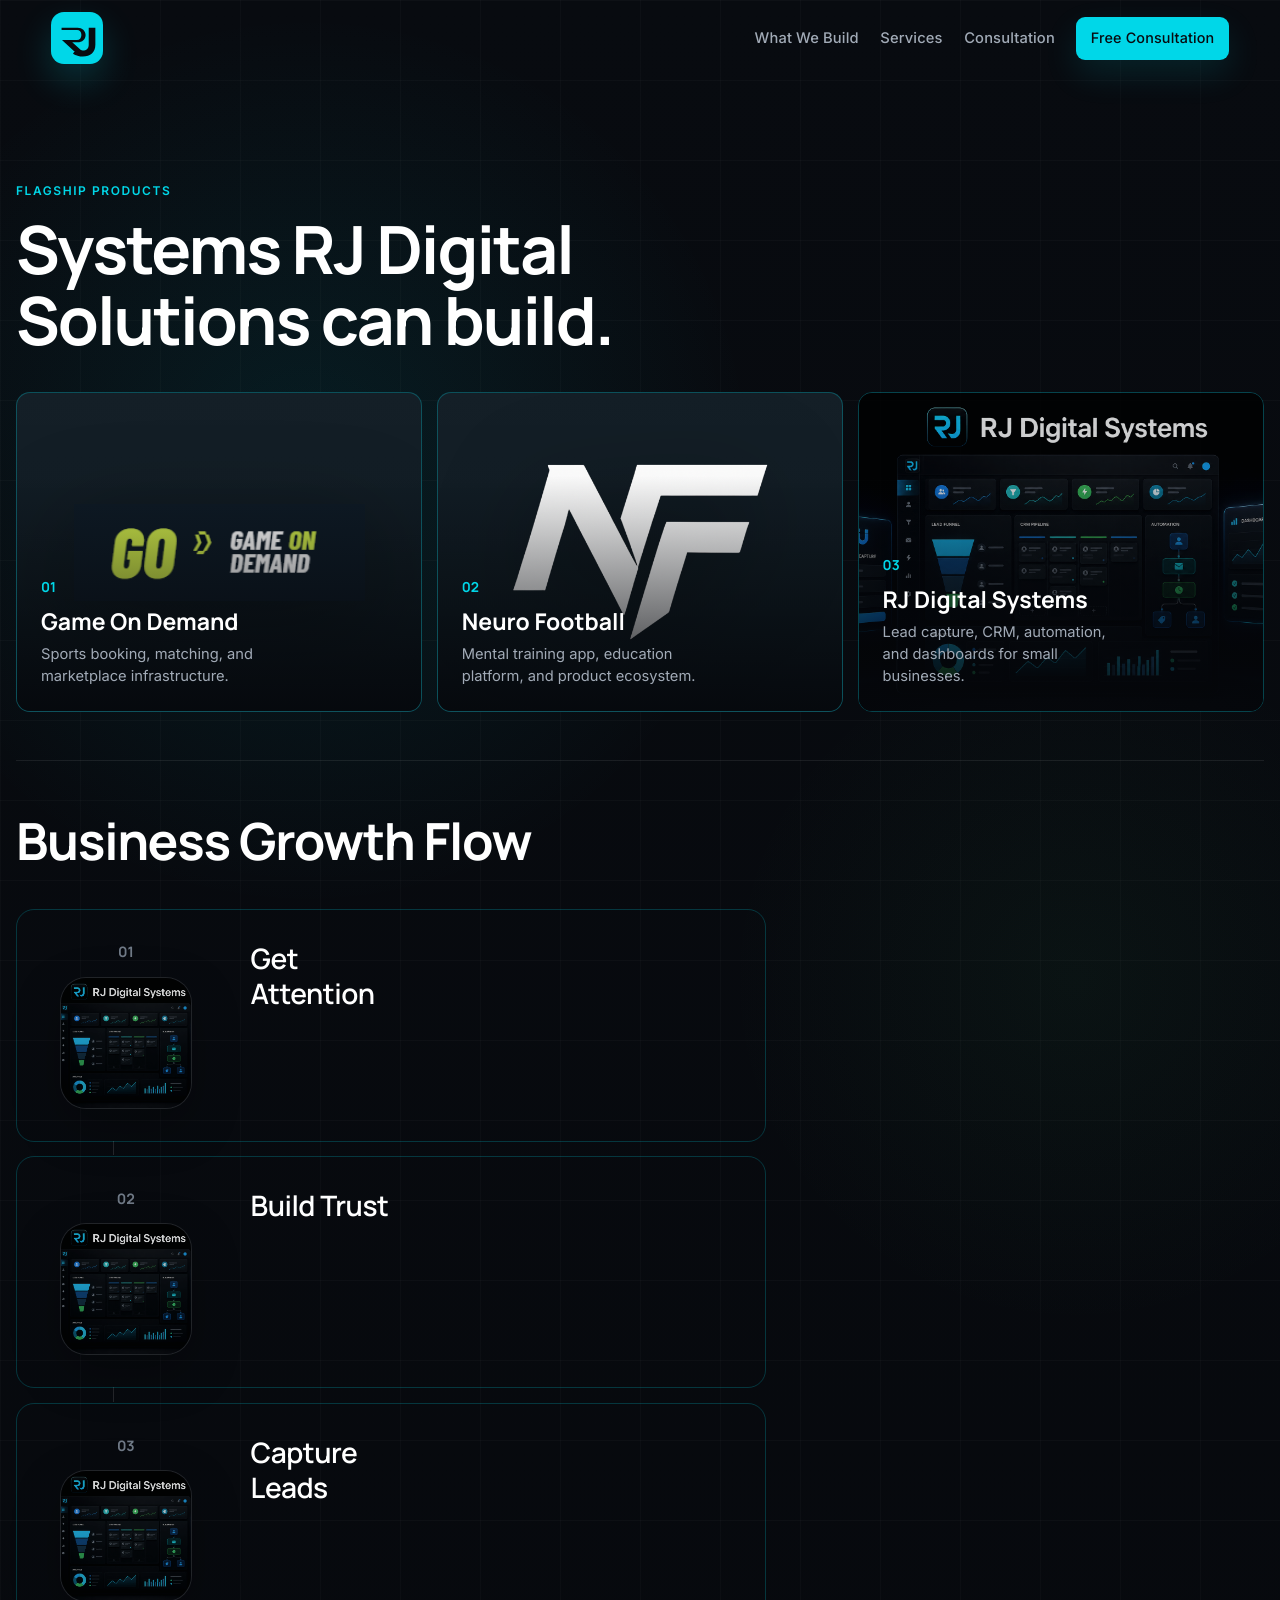
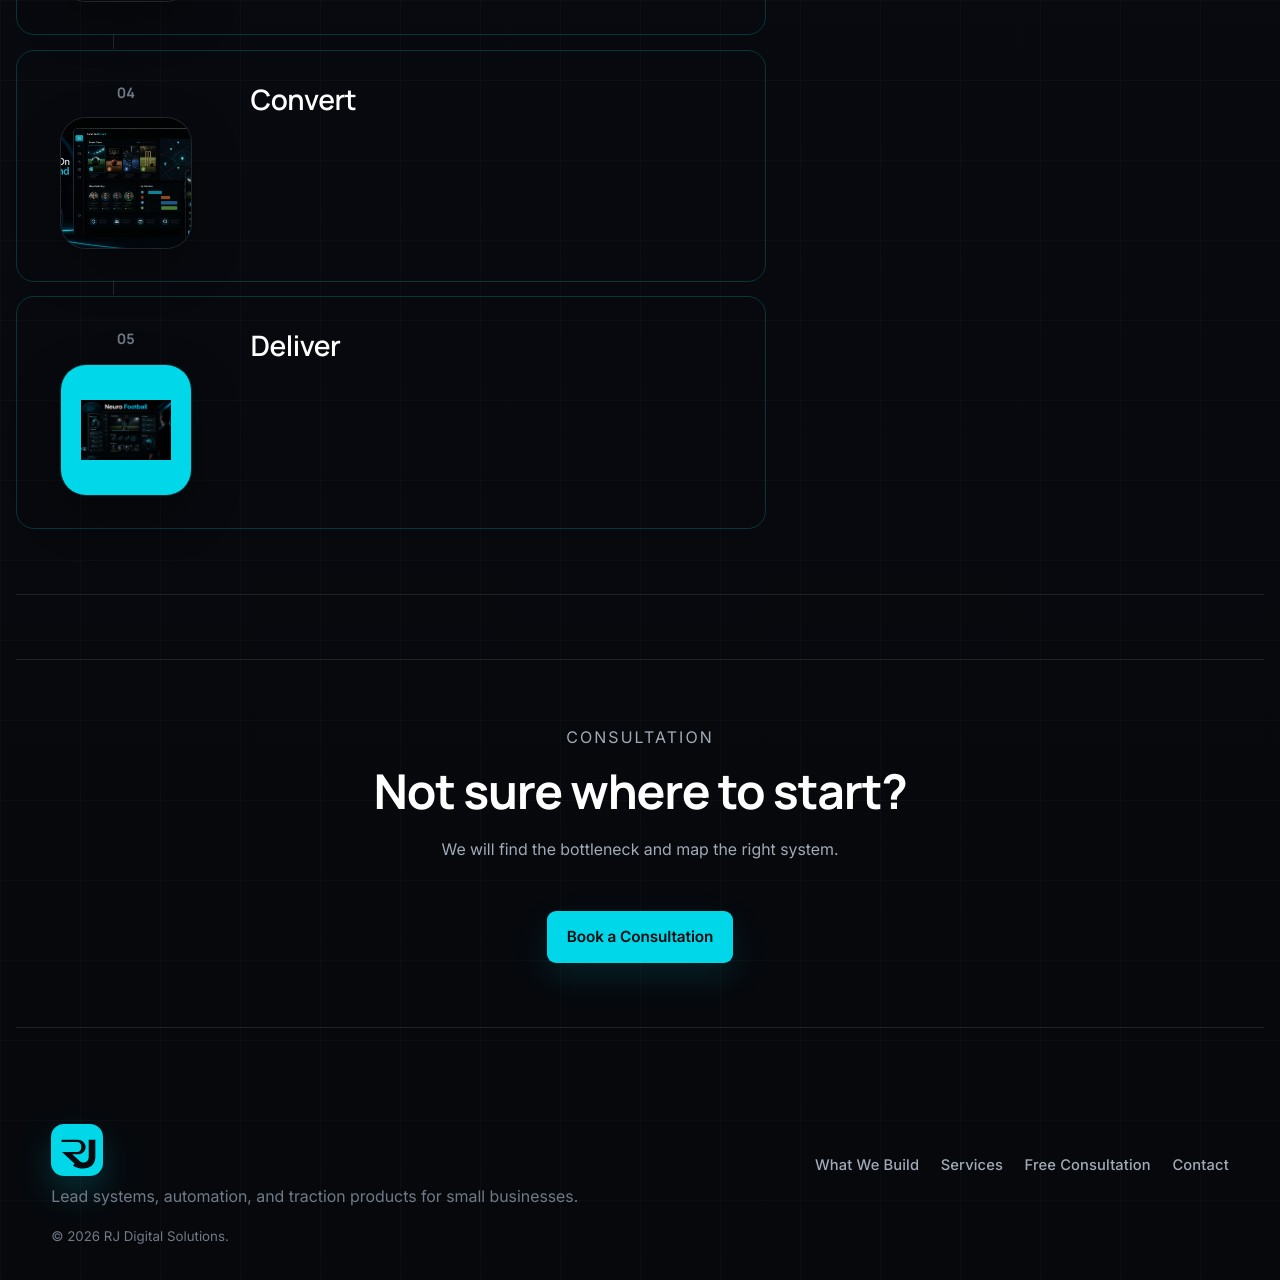
==== commit f5dbdc32: "Add Neuro Football logo to flagship card" ====
--- a/what-we-build.html
+++ b/what-we-build.html
@@ -58,8 +58,8 @@
             <strong>Game On Demand</strong>
             <small>Sports booking, matching, and marketplace infrastructure.</small>
           </a>
-          <a href="https://github.com/J-RLLC/GameOnDemand" target="_blank" rel="noreferrer" data-solution-interest="Neuro Football">
-            <img src="assets/flagship-neuro-football.png" alt="">
+          <a class="flagship-logo-card neuro-logo-card" href="https://github.com/J-RLLC/GameOnDemand" target="_blank" rel="noreferrer" data-solution-interest="Neuro Football">
+            <img src="assets/neuro-football-logo.png" alt="Neuro Football">
             <span>02</span>
             <strong>Neuro Football</strong>
             <small>Mental training app, education platform, and product ecosystem.</small>
--- a/styles.css
+++ b/styles.css
@@ -2415,6 +2415,11 @@
   filter: drop-shadow(0 22px 48px rgba(0, 0, 0, 0.32));
 }
 
+.flagship-grid .neuro-logo-card img {
+  width: 64%;
+  height: 56%;
+}
+
 .flagship-grid a:hover img,
 .flagship-grid a:focus-visible img {
   filter: saturate(1) contrast(1.08);
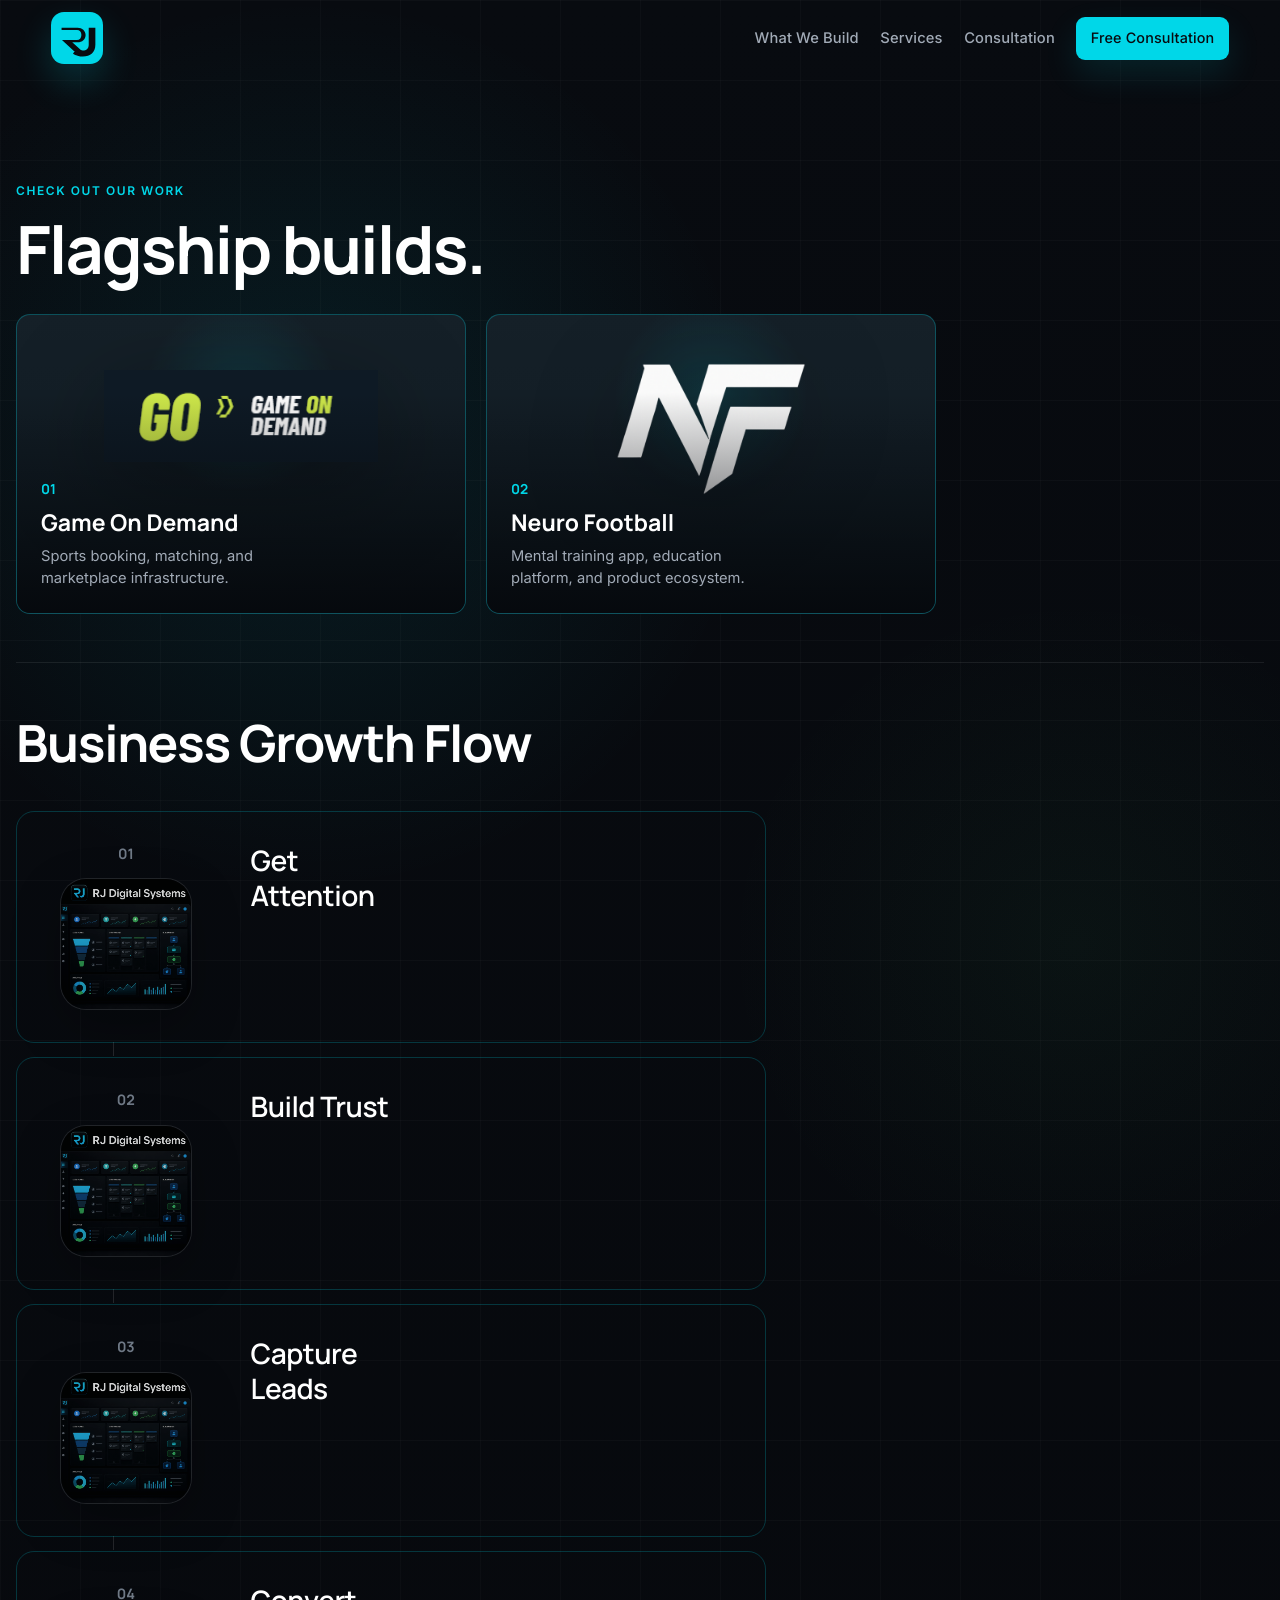
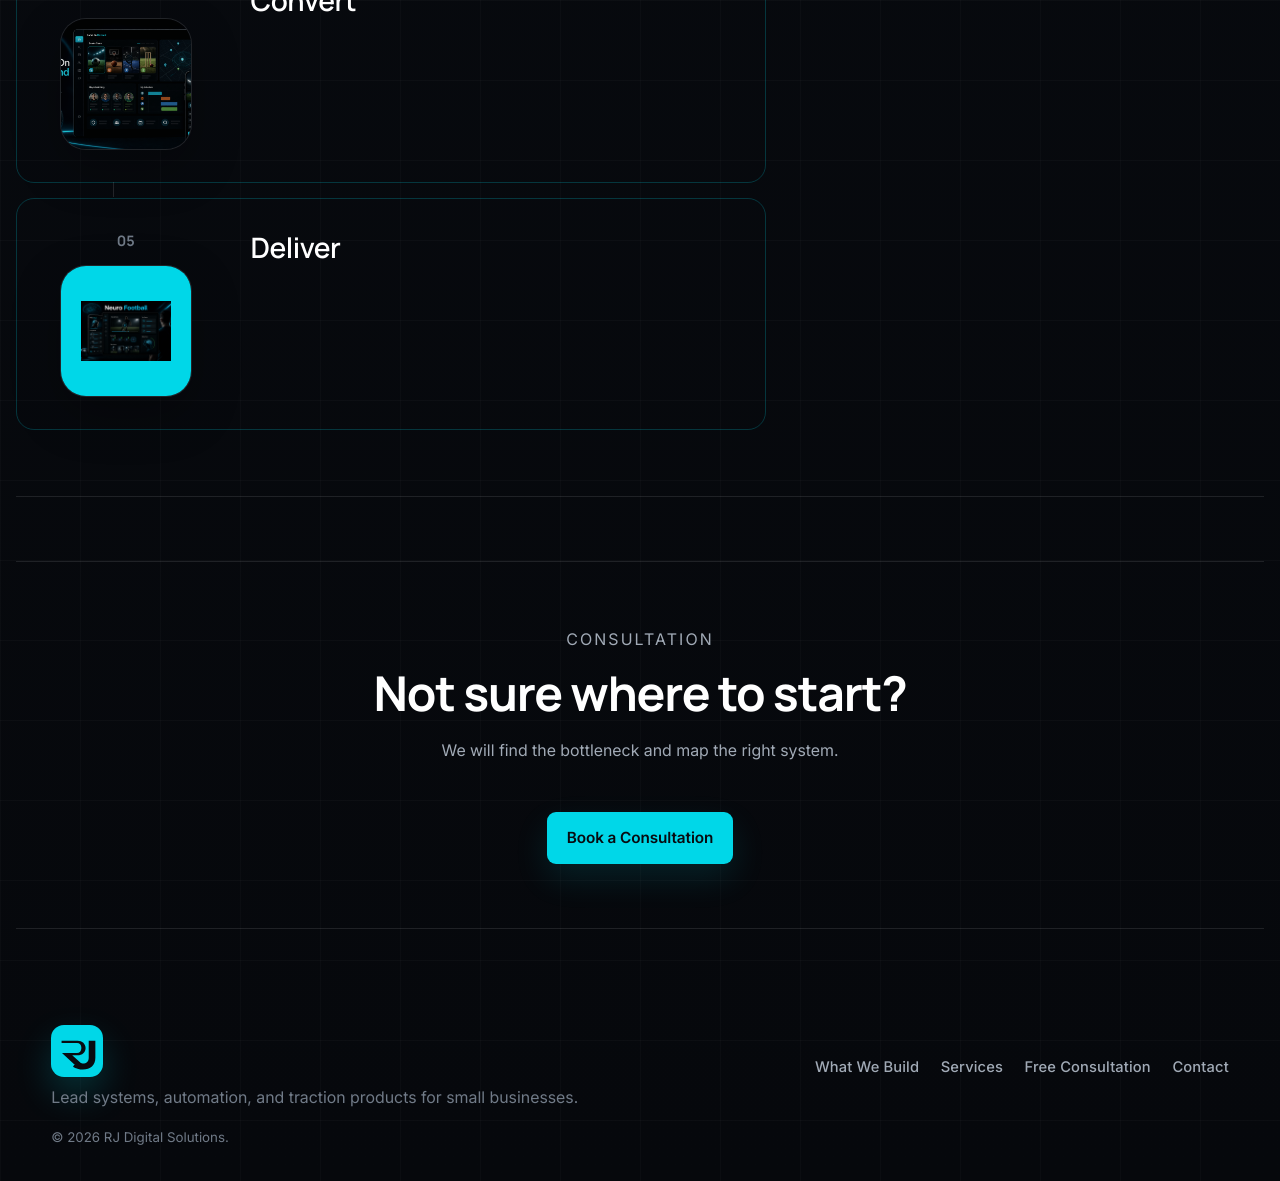
==== commit d46f5288: "Refine flagship work showcase" ====
--- a/what-we-build.html
+++ b/what-we-build.html
@@ -49,10 +49,10 @@
 
     <main id="main">
       <section class="flagship-section reveal" id="top" aria-labelledby="flagship-title">
-        <p class="eyebrow">Flagship products</p>
-        <h1 id="flagship-title">Systems RJ Digital Solutions can build.</h1>
+        <p class="eyebrow">Check out our work</p>
+        <h1 id="flagship-title">Flagship builds.</h1>
         <div class="flagship-grid">
-          <a class="flagship-logo-card" href="https://gameondemand.reilly-puhalski3.workers.dev/" target="_blank" rel="noreferrer" data-solution-interest="Game On Demand">
+          <a class="flagship-logo-card game-logo-card" href="https://gameondemand.reilly-puhalski3.workers.dev/" target="_blank" rel="noreferrer" data-solution-interest="Game On Demand">
             <img src="assets/game-on-demand-logo.png" alt="Game On Demand">
             <span>01</span>
             <strong>Game On Demand</strong>
@@ -63,12 +63,6 @@
             <span>02</span>
             <strong>Neuro Football</strong>
             <small>Mental training app, education platform, and product ecosystem.</small>
-          </a>
-          <a href="index.html#lead-audit" data-solution-interest="Custom Web Apps">
-            <img src="assets/flagship-rj-digital-systems.png" alt="">
-            <span>03</span>
-            <strong>RJ Digital Systems</strong>
-            <small>Lead capture, CRM, automation, and dashboards for small businesses.</small>
           </a>
         </div>
       </section>
--- a/styles.css
+++ b/styles.css
@@ -2347,21 +2347,22 @@
 
 .flagship-section h1 {
   max-width: 840px;
-  margin-bottom: clamp(1.5rem, 4vw, 2.3rem);
+  margin-bottom: clamp(1.15rem, 3vw, 1.8rem);
   font-size: clamp(2.5rem, 5.2vw, 4.8rem);
 }
 
 .flagship-grid {
   display: grid;
-  grid-template-columns: repeat(3, minmax(0, 1fr));
-  gap: 0.9rem;
+  grid-template-columns: repeat(2, minmax(0, 1fr));
+  gap: clamp(0.9rem, 2vw, 1.25rem);
+  max-width: 920px;
 }
 
 .flagship-grid a {
   position: relative;
   display: grid;
   gap: 0.55rem;
-  min-height: 320px;
+  min-height: 300px;
   align-content: end;
   overflow: hidden;
   border: 1px solid rgba(0, 215, 232, 0.28);
@@ -2401,23 +2402,33 @@
 
 .flagship-grid .flagship-logo-card {
   background:
-    linear-gradient(180deg, rgba(255, 255, 255, 0.03), rgba(255, 255, 255, 0.01)),
+    radial-gradient(circle at 50% 27%, rgba(0, 215, 232, 0.13), transparent 31%),
+    linear-gradient(180deg, rgba(255, 255, 255, 0.035), rgba(255, 255, 255, 0.01)),
     #0c1820;
 }
 
 .flagship-grid .flagship-logo-card img {
-  inset: 14%;
-  width: 72%;
-  height: 42%;
-  margin: auto;
+  top: clamp(2.1rem, 5vw, 3rem);
+  right: clamp(1.6rem, 4vw, 2.4rem);
+  bottom: auto;
+  left: clamp(1.6rem, 4vw, 2.4rem);
+  width: calc(100% - clamp(3.2rem, 8vw, 4.8rem));
+  height: 102px;
   object-fit: contain;
   opacity: 1;
+  transform-origin: center;
   filter: drop-shadow(0 22px 48px rgba(0, 0, 0, 0.32));
+}
+
+.flagship-grid .game-logo-card img {
+  top: clamp(2.65rem, 5.5vw, 3.45rem);
+  height: 92px;
 }
 
 .flagship-grid .neuro-logo-card img {
   width: 64%;
-  height: 56%;
+  height: 132px;
+  margin: 0 auto;
 }
 
 .flagship-grid a:hover img,
@@ -3167,6 +3178,14 @@
     font-size: clamp(2.6rem, 12vw, 3.5rem);
   }
 
+  .flagship-grid {
+    grid-template-columns: 1fr;
+  }
+
+  .flagship-grid a {
+    min-height: 280px;
+  }
+
   .journey-shell {
     padding: 0.9rem;
   }
